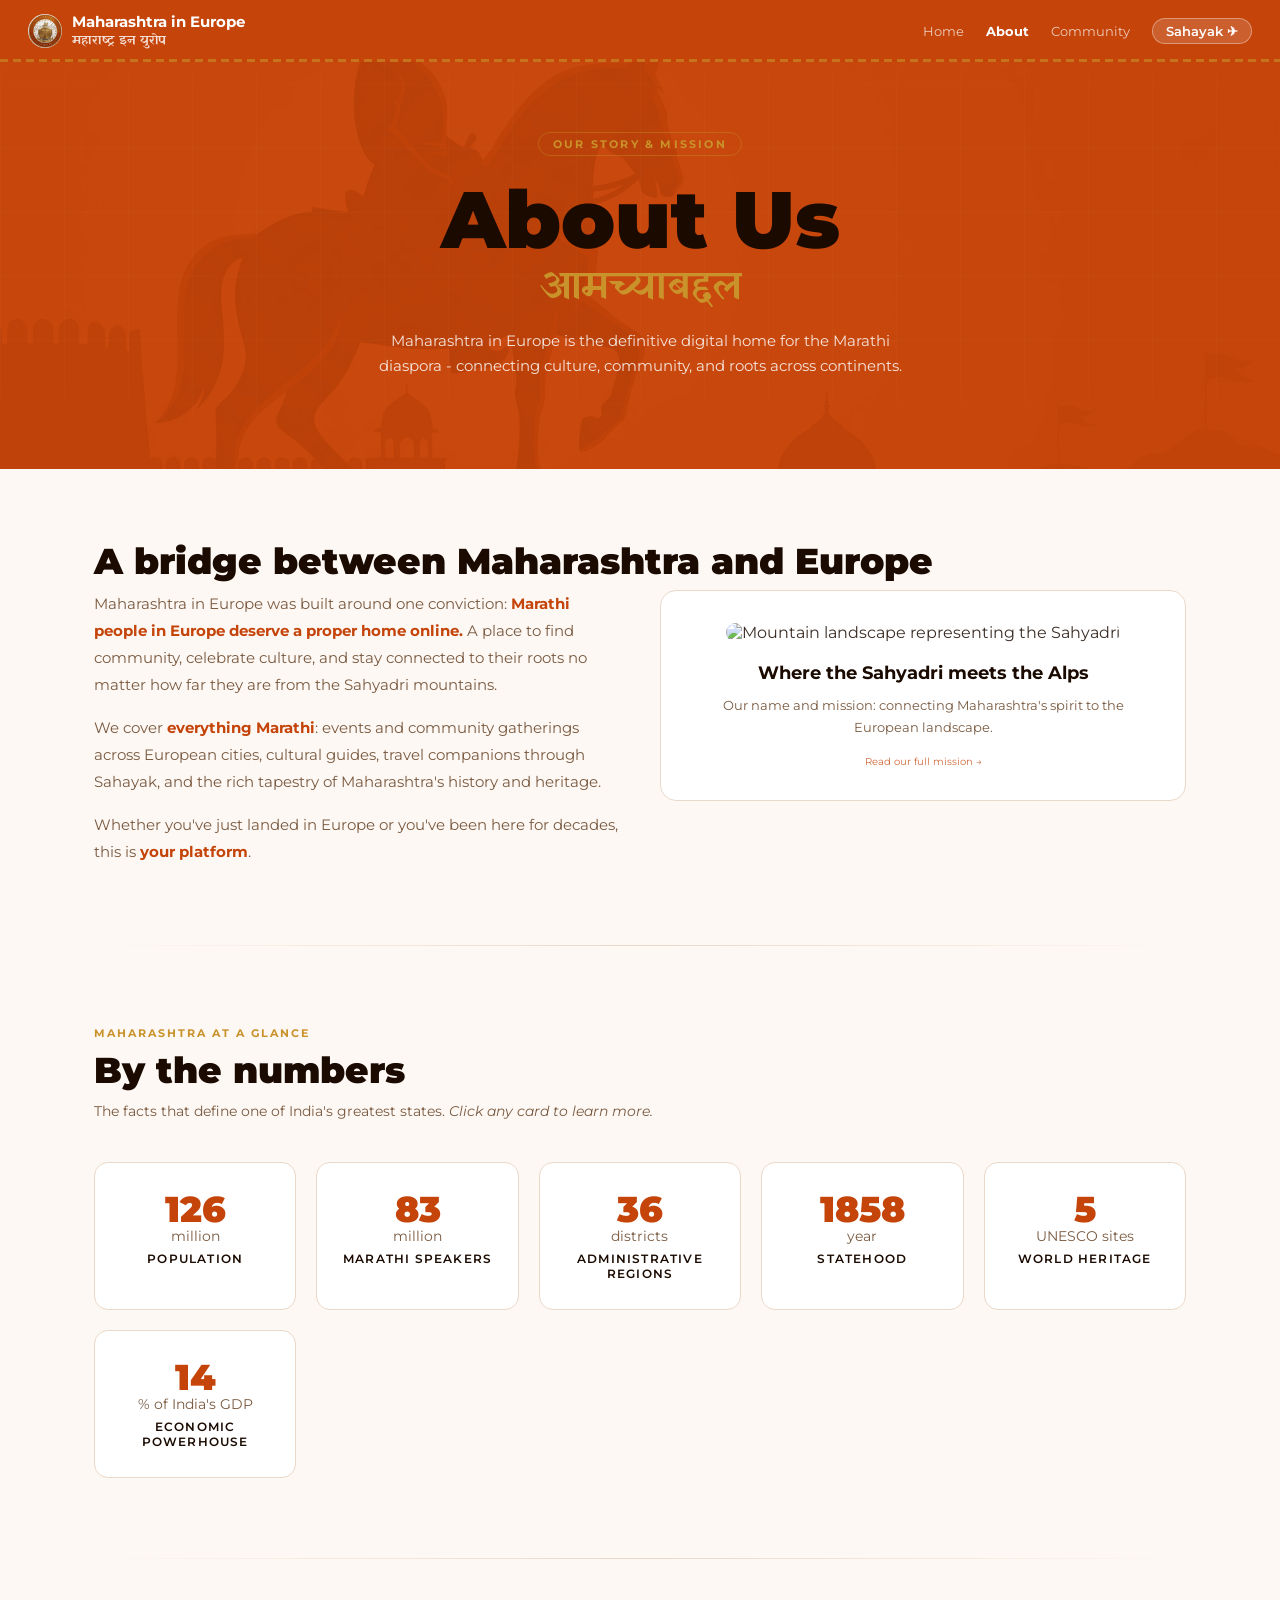
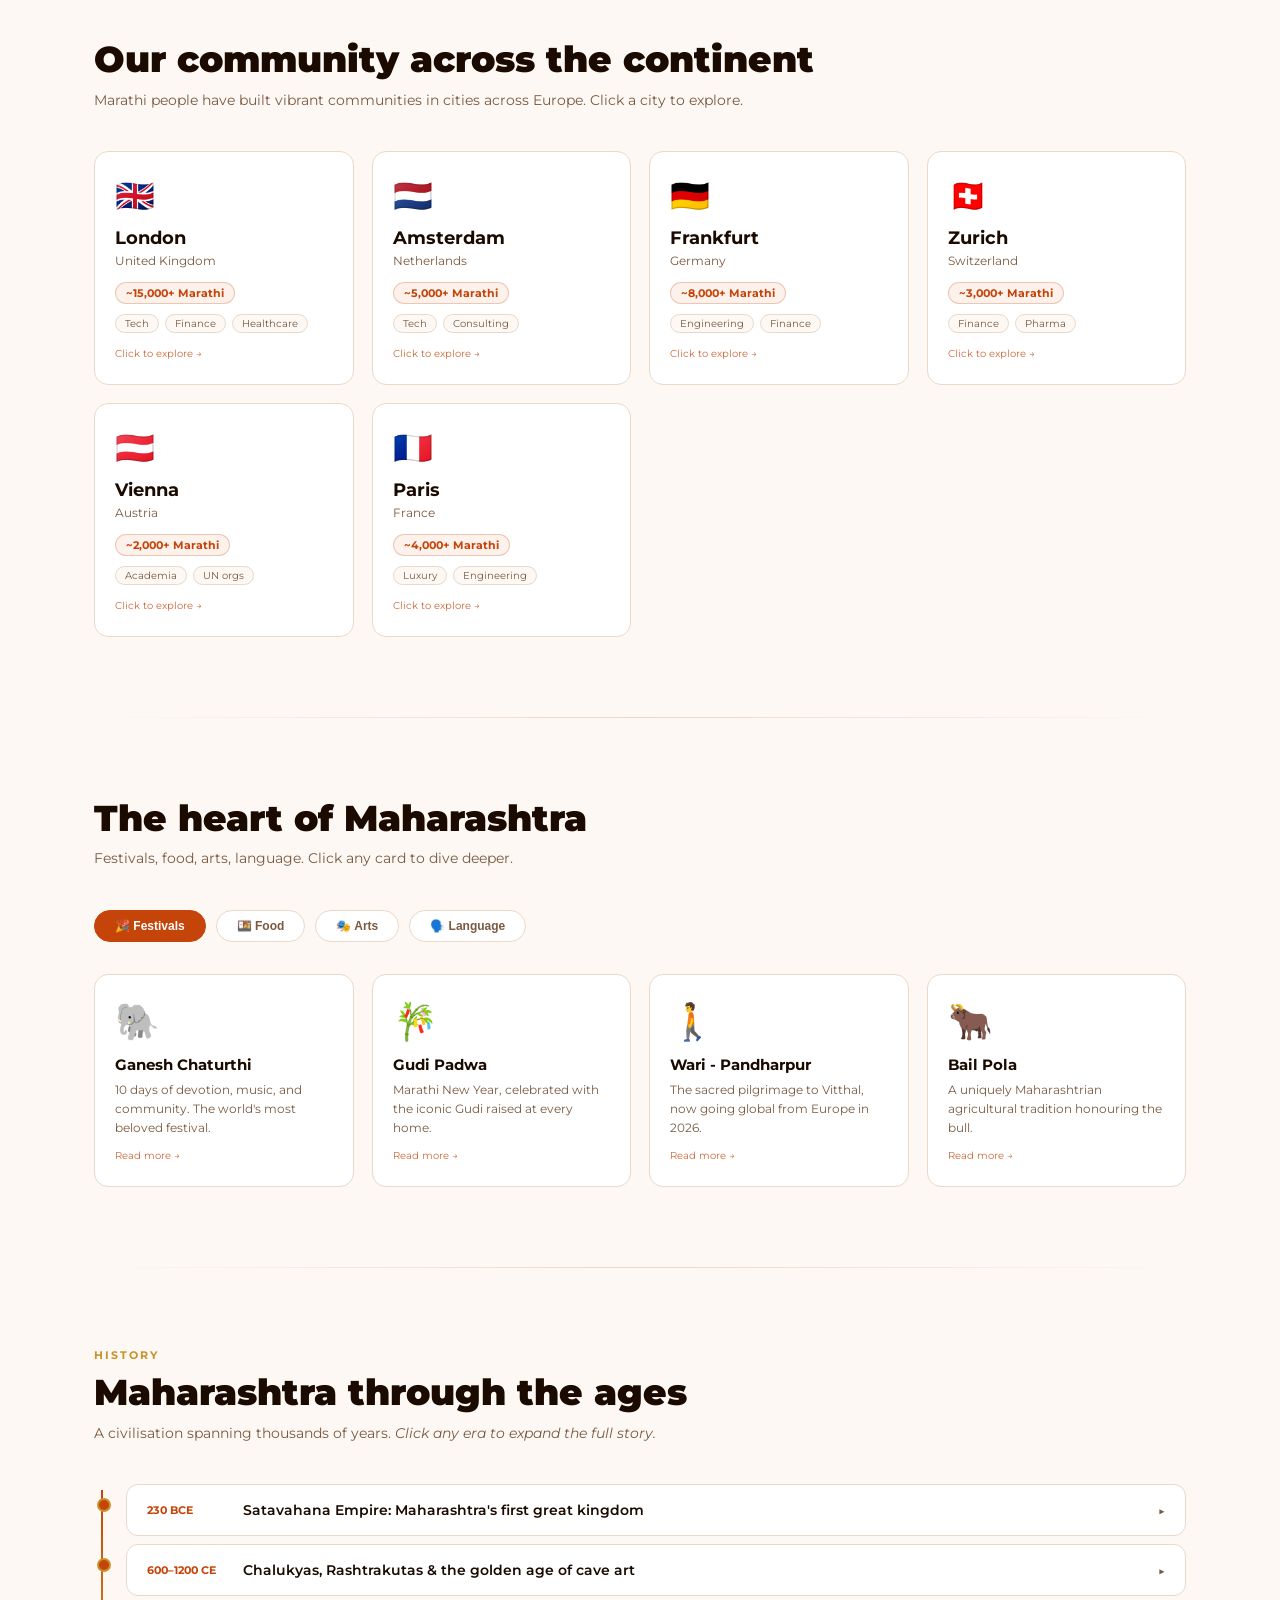
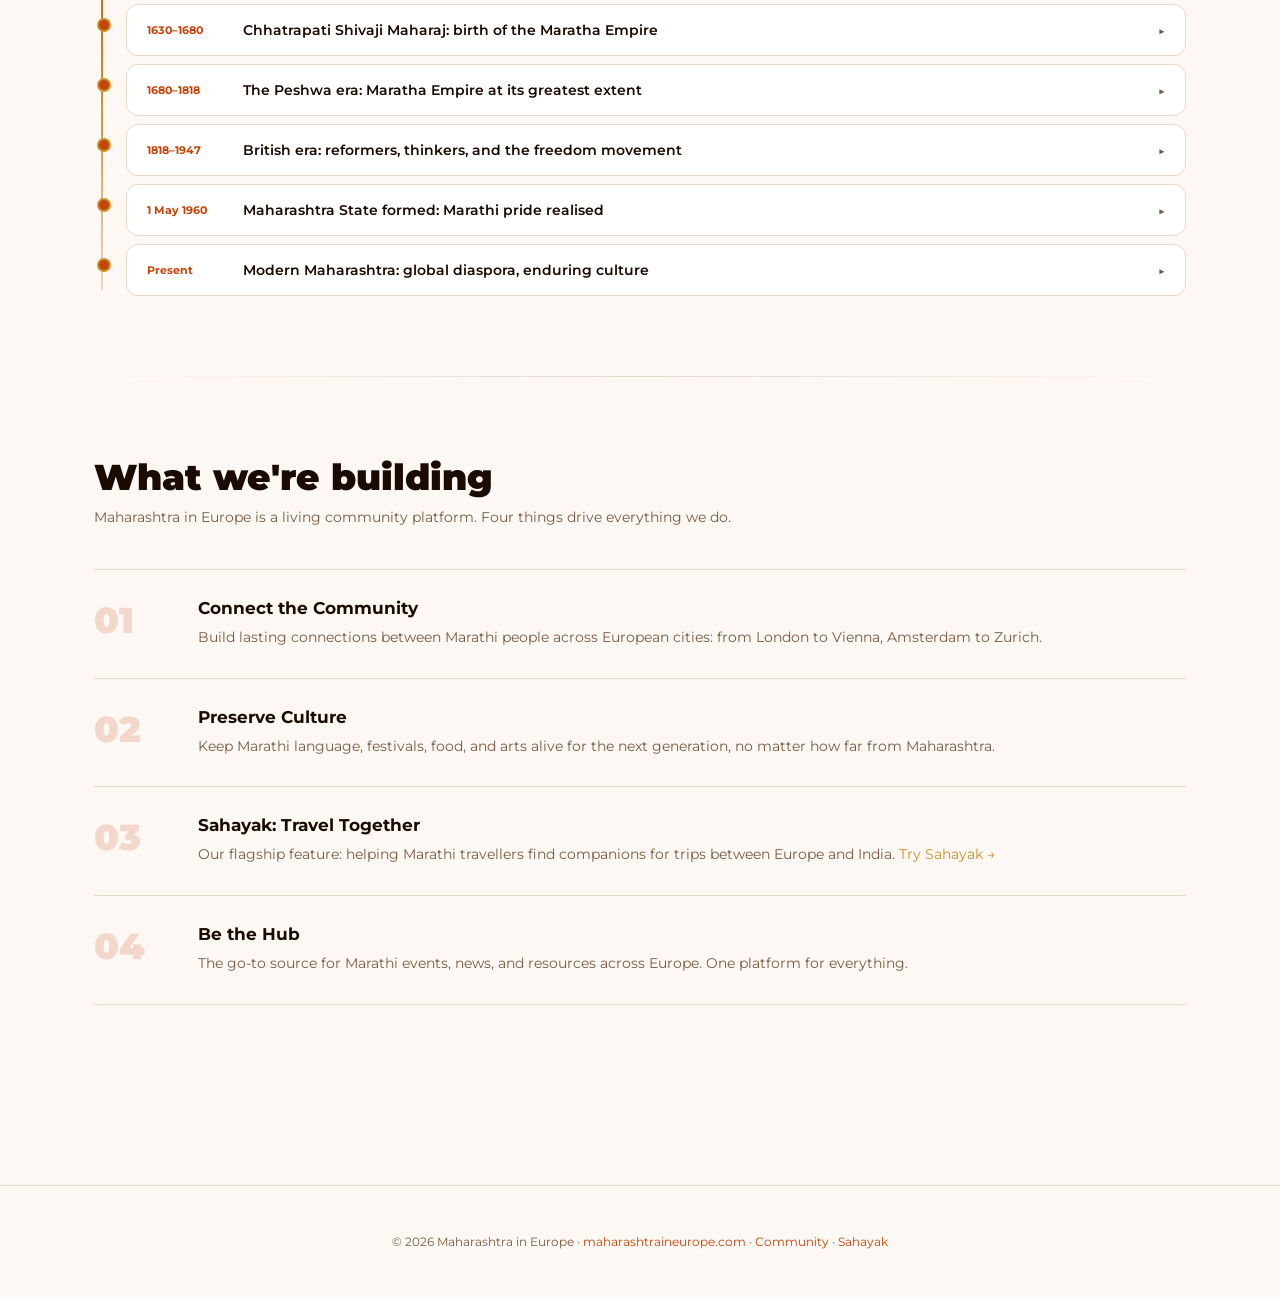
==== about/index.html @ 9afcb7d5 "warm theme" ====
<!DOCTYPE html>
<html lang="en">
<head>
  <meta charset="UTF-8">
  <meta name="viewport" content="width=device-width, initial-scale=1.0">
  <title>About | Maharashtra in Europe</title>
  <meta name="description" content="Learn about Maharashtra - its history, culture, language, and the vibrant Marathi diaspora across Europe. Maharashtra in Europe is the definitive hub for Marathi expats." />

  <meta property="og:type"        content="website" />
  <meta property="og:url"         content="https://maharashtraineurope.com/about" />
  <meta property="og:title"       content="About Maharashtra in Europe" />
  <meta property="og:description" content="History, culture, diaspora, and more - everything about Maharashtra and the Marathi community in Europe." />
  <meta property="og:image"       content="https://maharashtraineurope.com/assets/og-image.jpg" />

  <link rel="icon" href="/favicon.ico" sizes="any">
  <link rel="icon" type="image/png" sizes="192x192" href="/assets/icon-192.png">
  <link rel="apple-touch-icon" href="/assets/apple-touch-icon.png">
  <link rel="preconnect" href="https://fonts.googleapis.com">
  <link rel="preconnect" href="https://fonts.gstatic.com" crossorigin>
  <link href="https://fonts.googleapis.com/css2?family=Montserrat:wght@400;600;700;900&family=Yatra+One&display=swap" rel="stylesheet">

  <script type="application/ld+json">
  {
    "@context": "https://schema.org",
    "@type": "AboutPage",
    "url": "https://maharashtraineurope.com/about",
    "name": "About Maharashtra in Europe",
    "description": "History, culture, diaspora and mission of Maharashtra in Europe - the hub for Marathi expats.",
    "publisher": {
      "@type": "Organization",
      "name": "Maharashtra in Europe",
      "url": "https://maharashtraineurope.com"
    }
  }
  </script>

  <style>
    *, *::before, *::after { box-sizing: border-box; margin: 0; padding: 0; }

    :root {
      --saffron:       #C4440A;
      --saffron-hover: #A33708;
      --saffron-light: #FDF1EB;
      --gold:          #C9922A;
      --gold-light:    #FAF3E0;
      --off-white:     #FDF8F4;
      --text:          #1A0A00;
      --text-muted:    #7A5A40;
      --border:        #EAD8C8;
    }

    body, html {
      min-height: 100%;
      font-family: 'Montserrat', sans-serif;
      color: var(--text);
      background: var(--off-white);
    }

    /* ── Navbar ── */
    .navbar {
      position: fixed;
      top: 0; left: 0; right: 0;
      z-index: 100;
      background: var(--saffron);
      padding: 13px 28px;
      display: flex;
      align-items: center;
      justify-content: space-between;
    }
    .navbar::after {
      content: '';
      position: absolute;
      bottom: 0; left: 0; right: 0; height: 3px;
      background: repeating-linear-gradient(90deg, var(--gold) 0, var(--gold) 8px, transparent 8px, transparent 13px);
      opacity: 0.6;
    }
    .navbar-brand {
      display: flex; align-items: center; gap: 10px;
      color: #fff; font-size: 15px; font-weight: 700; line-height: 1.25; text-decoration: none;
    }
    .navbar-logo { width: 34px; height: 34px; object-fit: contain; border-radius: 50%; flex-shrink: 0; }
    .navbar-brand-text { display: block; }
    .navbar-brand-sub { display: block; font-family: 'Yatra One', cursive; font-size: 13px; font-weight: 400; opacity: 0.82; margin-top: 1px; }
    .navbar-links { display: flex; gap: 22px; align-items: center; }
    .navbar-links a { color: rgba(255,255,255,0.72); font-size: 13px; font-weight: 400; text-decoration: none; transition: color .25s; }
    .navbar-links a:hover { color: #fff; }
    .navbar-links a.active { color: #fff; font-weight: 700; }
    .navbar-links a.nav-sahayak {
      background: rgba(255,255,255,0.15); border: 0.5px solid rgba(255,255,255,0.35);
      padding: 4px 13px; border-radius: 99px; color: #fff; font-weight: 600;
      transition: background-color .25s, border-color .25s;
    }
    .navbar-links a.nav-sahayak:hover { background: rgba(255,255,255,0.25); border-color: rgba(255,255,255,0.5); }
    .hamburger { display: none; flex-direction: column; gap: 5px; cursor: pointer; padding: 4px; background: none; border: none; }
    .hamburger span { display: block; width: 22px; height: 2px; background: #fff; border-radius: 2px; transform-origin: center; transition: transform .28s cubic-bezier(.16,1,.3,1), opacity .2s; }
    .hamburger.is-open span:nth-child(1) { transform: rotate(45deg) translate(5px, 5px); }
    .hamburger.is-open span:nth-child(2) { opacity: 0; transform: scaleX(0); }
    .hamburger.is-open span:nth-child(3) { transform: rotate(-45deg) translate(5px, -5px); }
    .mobile-menu { display: flex; flex-direction: column; gap: 0; background: var(--saffron); border-top: 0.5px solid rgba(255,255,255,0.2); max-height: 0; overflow: hidden; transition: max-height .35s cubic-bezier(.16,1,.3,1); }
    .mobile-menu a { padding: 13px 28px; color: rgba(255,255,255,0.85); font-size: 14px; text-decoration: none; border-bottom: 0.5px solid rgba(255,255,255,0.1); transition: background .15s; }
    .mobile-menu a:hover { background: rgba(255,255,255,0.1); }
    .mobile-menu a.active { color: #fff; font-weight: 700; }
    .mobile-menu.open { max-height: 320px; }

    @media (max-width: 700px) {
      .navbar-links { display: none; }
      .hamburger { display: flex; }
    }

    /* ── Hero ── */
    .about-hero {
      position: relative;
      min-height: 52vh;
      padding-top: 60px;
      display: flex; align-items: center; justify-content: center; text-align: center;
      background: var(--saffron);
      overflow: hidden;
    }
    .about-hero::before {
      content: "";
      position: absolute; inset: 0;
      background-image: url('/assets/maharaj-silhouette.png.jpg');
      background-size: cover; background-position: center;
      opacity: 0.07; mix-blend-mode: luminosity; z-index: 0;
    }
    .grid-overlay {
      position: absolute; inset: 0; z-index: 1;
      background-image:
        repeating-linear-gradient(0deg, rgba(255,255,255,0.04) 0 1px, transparent 1px 64px),
        repeating-linear-gradient(90deg, rgba(255,255,255,0.04) 0 1px, transparent 1px 64px);
      -webkit-mask-image: linear-gradient(180deg, transparent, rgba(0,0,0,0.6) 20%, rgba(0,0,0,0.6) 80%, transparent);
              mask-image: linear-gradient(180deg, transparent, rgba(0,0,0,0.6) 20%, rgba(0,0,0,0.6) 80%, transparent);
      pointer-events: none;
    }
    .hero-content { position: relative; z-index: 2; padding: 60px 24px 80px; }
    .hero-eyebrow {
      display: inline-block;
      font-size: 11px; font-weight: 700; letter-spacing: 0.2em; text-transform: uppercase;
      color: var(--gold); border: 1px solid rgba(201,146,42,0.4); padding: 4px 14px; border-radius: 99px;
      margin-bottom: 24px;
      opacity: 0; transform: translateY(16px);
      animation: fadeUp .6s .1s forwards;
    }
    .hero-title {
      font-size: clamp(36px, 7vw, 80px); font-weight: 900; line-height: 1;
      opacity: 0; transform: translateY(20px);
      animation: fadeUp .7s .25s forwards;
    }
    .hero-title .dev { display: block; font-family: 'Yatra One', cursive; font-weight: 400; font-size: 0.5em; color: var(--gold); margin-top: 8px; }
    .hero-sub {
      max-width: 560px; margin: 20px auto 0;
      font-size: 15px; line-height: 1.7; color: rgba(255,255,255,0.85);
      opacity: 0; transform: translateY(16px);
      animation: fadeUp .7s .4s forwards;
    }
    @keyframes fadeUp { to { opacity: 1; transform: translateY(0); } }

    /* ── Page layout ── */
    .page-body { max-width: 1140px; margin: 0 auto; padding: 0 24px 100px; }

    /* ── Section headers ── */
    .section-label {
      font-size: 11px; font-weight: 700; letter-spacing: 0.18em; text-transform: uppercase;
      color: var(--gold); margin-bottom: 10px;
    }
    .section-title {
      font-size: clamp(22px, 4vw, 36px); font-weight: 900; line-height: 1.15; margin-bottom: 8px;
    }
    .section-sub { font-size: 14px; color: var(--text-muted); line-height: 1.6; margin-bottom: 40px; }

    /* ── Scroll reveal ── */
    .reveal { opacity: 0; transform: translateY(32px); transition: opacity .65s cubic-bezier(.16,1,.3,1), transform .65s cubic-bezier(.16,1,.3,1); }
    .reveal.visible { opacity: 1; transform: translateY(0); }
    .reveal-delay-1 { transition-delay: .1s; }
    .reveal-delay-2 { transition-delay: .2s; }
    .reveal-delay-3 { transition-delay: .3s; }
    .reveal-delay-4 { transition-delay: .4s; }

    /* ── SECTION: Who We Are ── */
    .who-section { padding: 72px 0 0; }
    .who-grid { display: grid; grid-template-columns: 1fr 1fr; gap: 40px; align-items: start; }
    .who-text p { font-size: 15px; line-height: 1.8; color: var(--text-muted); margin-bottom: 16px; }
    .who-text p:last-child { margin-bottom: 0; }
    .who-text strong { color: var(--saffron); }
    .who-card {
      background: #fff;
      border: 1px solid var(--border); border-radius: 16px;
      padding: 32px; text-align: center;
    }
    .who-card-icon { font-size: 48px; margin-bottom: 16px; }
    .who-card h3 { font-size: 18px; font-weight: 700; margin-bottom: 10px; color: var(--text); }
    .who-card p { font-size: 13px; line-height: 1.7; color: var(--text-muted); }

    @media (max-width: 700px) { .who-grid { grid-template-columns: 1fr; } }

    /* ── SECTION: Stats ── */
    .stats-section { padding: 80px 0 0; }
    .stats-grid { display: grid; grid-template-columns: repeat(auto-fit, minmax(180px, 1fr)); gap: 20px; }
    .stat-card {
      background: #fff; border: 1px solid var(--border);
      border-radius: 14px; padding: 28px 20px; text-align: center;
      cursor: pointer; transition: background .25s, border-color .25s, transform .25s;
      position: relative; overflow: hidden;
    }
    .stat-card::before {
      content: ''; position: absolute; inset: 0;
      background: var(--saffron-light);
      opacity: 0; transition: opacity .3s;
    }
    .stat-card:hover { border-color: var(--saffron); transform: translateY(-4px); }
    .stat-card:hover::before { opacity: 1; }
    .stat-num { font-size: 36px; font-weight: 900; color: var(--saffron); line-height: 1; }
    .stat-unit { font-size: 14px; color: var(--text-muted); margin-bottom: 6px; }
    .stat-label { font-size: 12px; font-weight: 600; text-transform: uppercase; letter-spacing: 0.1em; color: var(--text); }
    .stat-hint { font-size: 10px; color: var(--gold); margin-top: 10px; }
    .stat-hint::before { content: 'Click for details'; }

    /* ── SECTION: Diaspora in Europe ── */
    .diaspora-section { padding: 80px 0 0; }
    .diaspora-grid { display: grid; grid-template-columns: repeat(auto-fit, minmax(220px, 1fr)); gap: 18px; }
    .diaspora-card {
      background: #fff; border: 1px solid var(--border);
      border-radius: 14px; padding: 24px 20px;
      cursor: pointer; transition: background .25s, border-color .25s, transform .25s;
      position: relative;
    }
    .diaspora-card:hover { border-color: var(--saffron); transform: translateY(-4px); background: var(--saffron-light); }
    .diaspora-flag { font-size: 32px; margin-bottom: 12px; }
    .diaspora-city { font-size: 18px; font-weight: 700; margin-bottom: 4px; color: var(--text); }
    .diaspora-country { font-size: 12px; color: var(--text-muted); margin-bottom: 14px; }
    .diaspora-pop { display: inline-block; font-size: 11px; font-weight: 700; color: var(--saffron); background: var(--saffron-light); border: 1px solid rgba(196,68,10,0.25); padding: 3px 10px; border-radius: 99px; margin-bottom: 10px; }
    .diaspora-tags { display: flex; flex-wrap: wrap; gap: 6px; }
    .diaspora-tag { font-size: 10px; color: var(--text-muted); background: var(--off-white); border-radius: 99px; padding: 2px 9px; border: 1px solid var(--border); }
    .diaspora-read { font-size: 10px; color: var(--saffron); margin-top: 14px; opacity: 0.8; }

    /* ── SECTION: Culture ── */
    .culture-section { padding: 80px 0 0; }
    .culture-tabs { display: flex; gap: 10px; margin-bottom: 32px; flex-wrap: wrap; }
    .culture-tab {
      font-size: 12px; font-weight: 600; padding: 8px 20px; border-radius: 99px;
      cursor: pointer; border: 1px solid var(--border); background: #fff; color: var(--text-muted);
      transition: all .2s;
    }
    .culture-tab.active, .culture-tab:hover { background: var(--saffron); border-color: var(--saffron); color: #fff; }
    .culture-panel { display: none; }
    .culture-panel.active { display: grid; grid-template-columns: repeat(auto-fit, minmax(200px, 1fr)); gap: 18px; }
    .culture-card {
      background: #fff; border: 1px solid var(--border);
      border-radius: 14px; padding: 24px 20px;
      cursor: pointer; transition: border-color .25s, transform .25s, background .25s;
    }
    .culture-card:hover { border-color: var(--saffron); transform: translateY(-4px); background: var(--saffron-light); }
    .culture-icon { font-size: 36px; margin-bottom: 12px; }
    .culture-name { font-size: 15px; font-weight: 700; margin-bottom: 6px; color: var(--text); }
    .culture-sub { font-size: 12px; color: var(--text-muted); line-height: 1.6; }
    .culture-read { font-size: 10px; color: var(--saffron); margin-top: 12px; opacity: 0.8; }

    /* ── SECTION: History Timeline ── */
    .history-section { padding: 80px 0 0; }
    .timeline { position: relative; padding-left: 32px; }
    .timeline::before { content: ''; position: absolute; left: 7px; top: 6px; bottom: 6px; width: 2px; background: linear-gradient(to bottom, var(--saffron), var(--gold), var(--border)); }
    .timeline-item {
      position: relative; margin-bottom: 8px;
      cursor: pointer;
    }
    .timeline-dot {
      position: absolute; left: -29px; top: 14px;
      width: 14px; height: 14px; border-radius: 50%;
      background: var(--saffron); border: 2px solid var(--gold);
      transition: transform .2s, background .2s;
    }
    .timeline-item:hover .timeline-dot { transform: scale(1.3); background: var(--gold); }
    .timeline-header {
      background: #fff; border: 1px solid var(--border);
      border-radius: 12px; padding: 16px 20px;
      display: flex; align-items: center; gap: 16px;
      transition: border-color .25s, background .25s;
    }
    .timeline-item:hover .timeline-header { border-color: var(--saffron); background: var(--saffron-light); }
    .timeline-year { font-size: 11px; font-weight: 700; color: var(--saffron); white-space: nowrap; min-width: 80px; }
    .timeline-title { font-size: 14px; font-weight: 600; color: var(--text); }
    .timeline-arrow { margin-left: auto; font-size: 12px; color: var(--text-muted); transition: transform .2s; }
    .timeline-item.open .timeline-arrow { transform: rotate(90deg); }
    .timeline-body {
      max-height: 0; overflow: hidden;
      transition: max-height .4s cubic-bezier(.16,1,.3,1);
      padding: 0 20px 0 20px;
    }
    .timeline-item.open .timeline-body { max-height: 400px; }
    .timeline-body-inner { padding: 14px 0 20px; border-top: 1px solid var(--border); margin-top: 2px; }
    .timeline-body p { font-size: 13px; line-height: 1.8; color: var(--text-muted); }
    .timeline-body ul { margin-top: 10px; padding-left: 18px; }
    .timeline-body ul li { font-size: 13px; line-height: 1.7; color: var(--text-muted); margin-bottom: 4px; }

    /* ── SECTION: Mission ── */
    .mission-section { padding: 80px 0 0; }
    .mission-list { display: flex; flex-direction: column; gap: 0; }
    .mission-row {
      display: grid; grid-template-columns: 80px 1fr;
      gap: 24px; align-items: start;
      padding: 28px 0; border-top: 1px solid var(--border);
      transition: background .2s;
    }
    .mission-row:last-child { border-bottom: 1px solid var(--border); }
    .mission-num {
      font-size: 36px; font-weight: 900; color: rgba(196,68,10,0.18);
      line-height: 1; padding-top: 4px;
      transition: color .25s;
    }
    .mission-row:hover .mission-num { color: var(--saffron); }
    .mission-title { font-size: 17px; font-weight: 700; margin-bottom: 8px; color: var(--text); }
    .mission-text { font-size: 14px; line-height: 1.7; color: var(--text-muted); }
    @media (max-width: 600px) {
      .mission-row { grid-template-columns: 48px 1fr; gap: 16px; }
      .mission-num { font-size: 22px; }
    }

    /* ── Modal ── */
    .modal-overlay {
      position: fixed; inset: 0; z-index: 200;
      background: rgba(0,0,0,0.75); backdrop-filter: blur(6px);
      display: flex; align-items: center; justify-content: center; padding: 24px;
      opacity: 0; pointer-events: none; transition: opacity .3s;
    }
    .modal-overlay.open { opacity: 1; pointer-events: all; }
    .modal {
      background: #fff;
      border: 1px solid var(--border); border-radius: 20px;
      max-width: 640px; width: 100%; max-height: 85vh; overflow-y: auto;
      padding: 40px 36px; position: relative;
      transform: translateY(24px) scale(0.97); transition: transform .3s cubic-bezier(.16,1,.3,1);
    }
    .modal-overlay.open .modal { transform: translateY(0) scale(1); }
    .modal-close {
      position: absolute; top: 16px; right: 16px;
      background: var(--off-white); border: 1px solid var(--border); color: var(--text);
      width: 32px; height: 32px; border-radius: 50%; font-size: 18px; cursor: pointer; line-height: 1;
      transition: background .2s;
    }
    .modal-close:hover { background: var(--border); }
    .modal-icon { font-size: 48px; margin-bottom: 16px; }
    .modal-eyebrow { font-size: 10px; font-weight: 700; letter-spacing: 0.15em; text-transform: uppercase; color: var(--saffron); margin-bottom: 8px; }
    .modal-title { font-size: 24px; font-weight: 900; margin-bottom: 6px; color: var(--text); }
    .modal-subtitle { font-size: 13px; color: var(--text-muted); margin-bottom: 24px; }
    .modal-divider { height: 1px; background: var(--border); margin-bottom: 24px; }
    .modal-body { font-size: 14px; line-height: 1.8; color: var(--text-muted); }
    .modal-body p { margin-bottom: 14px; }
    .modal-body p:last-child { margin-bottom: 0; }
    .modal-body h4 { font-size: 12px; font-weight: 700; text-transform: uppercase; letter-spacing: 0.1em; color: var(--saffron); margin-bottom: 8px; margin-top: 20px; }
    .modal-body ul { padding-left: 18px; margin-bottom: 14px; }
    .modal-body ul li { margin-bottom: 6px; line-height: 1.7; }
    .modal-body .highlight { color: var(--saffron); font-weight: 700; }

    @media (max-width: 700px) {
      .modal { padding: 28px 20px; }
      .modal-title { font-size: 20px; }
    }

    /* ── Divider ── */
    .section-divider { height: 1px; background: linear-gradient(to right, transparent, var(--border), transparent); margin: 80px 0 0; }

    /* ── Footer ── */
    .footer { text-align: center; padding: 48px 24px; border-top: 1px solid var(--border); margin-top: 80px; }
    .footer p { font-size: 12px; color: var(--text-muted); }
    .footer a { color: var(--saffron); text-decoration: none; }
  </style>
</head>
<body>

<!-- ── Navbar ── -->
<nav class="navbar">
  <a href="/" class="navbar-brand">
    <img src="/assets/logo.png" alt="Maharashtra in Europe logo" class="navbar-logo">
    <span>
      <span class="navbar-brand-text">Maharashtra in Europe</span>
      <span class="navbar-brand-sub">महाराष्ट्र इन युरोप</span>
    </span>
  </a>
  <div class="navbar-links">
    <a href="/">Home</a>
    <a href="/about" class="active">About</a>
    <a href="/community">Community</a>
    <a href="/sahayak" class="nav-sahayak">Sahayak ✈</a>
  </div>
  <button class="hamburger" onclick="toggleMenu()" aria-label="Open menu">
    <span></span><span></span><span></span>
  </button>
</nav>
<div class="mobile-menu" id="mobileMenu">
  <a href="/">Home</a>
  <a href="/about" class="active">About</a>
  <a href="/community">Community</a>
</div>

<!-- ── Hero ── -->
<header class="about-hero">
  <div class="grid-overlay"></div>
  <div class="hero-content">
    <div class="hero-eyebrow">Our Story &amp; Mission</div>
    <h1 class="hero-title">
      About Us
      <span class="dev">आमच्याबद्दल</span>
    </h1>
    <p class="hero-sub">Maharashtra in Europe is the definitive digital home for the Marathi diaspora - connecting culture, community, and roots across continents.</p>
  </div>
</header>

<!-- ── Page body ── -->
<div class="page-body">

  <!-- WHO WE ARE -->
  <section class="who-section">
    <div class="reveal reveal-delay-1"><h2 class="section-title">A bridge between Maharashtra and Europe</h2></div>
    <div class="who-grid">
      <div class="who-text reveal reveal-delay-1">
        <p>Maharashtra in Europe was built around one conviction: <strong>Marathi people in Europe deserve a proper home online.</strong> A place to find community, celebrate culture, and stay connected to their roots no matter how far they are from the Sahyadri mountains.</p>
        <p>We cover <strong>everything Marathi</strong>: events and community gatherings across European cities, cultural guides, travel companions through Sahayak, and the rich tapestry of Maharashtra's history and heritage.</p>
        <p>Whether you've just landed in Europe or you've been here for decades, this is <strong>your platform</strong>.</p>
      </div>
      <div class="reveal reveal-delay-2">
        <div class="who-card" onclick="openModal('mission-overview')">
          <img src="https://picsum.photos/seed/maharashtra-sahyadri-mountains/600/340" alt="Mountain landscape representing the Sahyadri" style="width:100%;border-radius:10px;margin-bottom:20px;object-fit:cover;height:180px;opacity:0.85;">
          <h3>Where the Sahyadri meets the Alps</h3>
          <p>Our name and mission: connecting Maharashtra's spirit to the European landscape.</p>
          <div class="diaspora-read" style="margin-top:16px">Read our full mission →</div>
        </div>
      </div>
    </div>
  </section>

  <div class="section-divider"></div>

  <!-- MAHARASHTRA AT A GLANCE -->
  <section class="stats-section">
    <div class="reveal"><div class="section-label">Maharashtra at a Glance</div></div>
    <div class="reveal reveal-delay-1"><h2 class="section-title">By the numbers</h2></div>
    <div class="reveal reveal-delay-2"><p class="section-sub">The facts that define one of India's greatest states. <em>Click any card to learn more.</em></p></div>
    <div class="stats-grid">
      <div class="stat-card reveal reveal-delay-1" onclick="openModal('stat-population')">
        <div class="stat-num" data-target="126">0</div>
        <div class="stat-unit">million</div>
        <div class="stat-label">Population</div>
      </div>
      <div class="stat-card reveal reveal-delay-2" onclick="openModal('stat-speakers')">
        <div class="stat-num" data-target="83">0</div>
        <div class="stat-unit">million</div>
        <div class="stat-label">Marathi Speakers</div>
      </div>
      <div class="stat-card reveal reveal-delay-3" onclick="openModal('stat-districts')">
        <div class="stat-num" data-target="36">0</div>
        <div class="stat-unit">districts</div>
        <div class="stat-label">Administrative Regions</div>
      </div>
      <div class="stat-card reveal reveal-delay-4" onclick="openModal('stat-statehood')">
        <div class="stat-num" data-target="1960">0</div>
        <div class="stat-unit">year</div>
        <div class="stat-label">Statehood</div>
      </div>
      <div class="stat-card reveal reveal-delay-1" onclick="openModal('stat-heritage')">
        <div class="stat-num" data-target="5">0</div>
        <div class="stat-unit">UNESCO sites</div>
        <div class="stat-label">World Heritage</div>
      </div>
      <div class="stat-card reveal reveal-delay-2" onclick="openModal('stat-gdp')">
        <div class="stat-num" data-target="14">0</div>
        <div class="stat-unit">% of India's GDP</div>
        <div class="stat-label">Economic Powerhouse</div>
      </div>
    </div>
  </section>

  <div class="section-divider"></div>

  <!-- MARATHI IN EUROPE -->
  <section class="diaspora-section">
    <div class="reveal reveal-delay-1"><h2 class="section-title">Our community across the continent</h2></div>
    <div class="reveal reveal-delay-2"><p class="section-sub">Marathi people have built vibrant communities in cities across Europe. Click a city to explore.</p></div>
    <div class="diaspora-grid">
      <div class="diaspora-card reveal reveal-delay-1" onclick="openModal('city-london')">
        <div class="diaspora-flag">🇬🇧</div>
        <div class="diaspora-city">London</div>
        <div class="diaspora-country">United Kingdom</div>
        <div class="diaspora-pop">~15,000+ Marathi</div>
        <div class="diaspora-tags"><span class="diaspora-tag">Tech</span><span class="diaspora-tag">Finance</span><span class="diaspora-tag">Healthcare</span></div>
        <div class="diaspora-read">Click to explore →</div>
      </div>
      <div class="diaspora-card reveal reveal-delay-2" onclick="openModal('city-amsterdam')">
        <div class="diaspora-flag">🇳🇱</div>
        <div class="diaspora-city">Amsterdam</div>
        <div class="diaspora-country">Netherlands</div>
        <div class="diaspora-pop">~5,000+ Marathi</div>
        <div class="diaspora-tags"><span class="diaspora-tag">Tech</span><span class="diaspora-tag">Consulting</span></div>
        <div class="diaspora-read">Click to explore →</div>
      </div>
      <div class="diaspora-card reveal reveal-delay-3" onclick="openModal('city-frankfurt')">
        <div class="diaspora-flag">🇩🇪</div>
        <div class="diaspora-city">Frankfurt</div>
        <div class="diaspora-country">Germany</div>
        <div class="diaspora-pop">~8,000+ Marathi</div>
        <div class="diaspora-tags"><span class="diaspora-tag">Engineering</span><span class="diaspora-tag">Finance</span></div>
        <div class="diaspora-read">Click to explore →</div>
      </div>
      <div class="diaspora-card reveal reveal-delay-4" onclick="openModal('city-zurich')">
        <div class="diaspora-flag">🇨🇭</div>
        <div class="diaspora-city">Zurich</div>
        <div class="diaspora-country">Switzerland</div>
        <div class="diaspora-pop">~3,000+ Marathi</div>
        <div class="diaspora-tags"><span class="diaspora-tag">Finance</span><span class="diaspora-tag">Pharma</span></div>
        <div class="diaspora-read">Click to explore →</div>
      </div>
      <div class="diaspora-card reveal reveal-delay-1" onclick="openModal('city-vienna')">
        <div class="diaspora-flag">🇦🇹</div>
        <div class="diaspora-city">Vienna</div>
        <div class="diaspora-country">Austria</div>
        <div class="diaspora-pop">~2,000+ Marathi</div>
        <div class="diaspora-tags"><span class="diaspora-tag">Academia</span><span class="diaspora-tag">UN orgs</span></div>
        <div class="diaspora-read">Click to explore →</div>
      </div>
      <div class="diaspora-card reveal reveal-delay-2" onclick="openModal('city-paris')">
        <div class="diaspora-flag">🇫🇷</div>
        <div class="diaspora-city">Paris</div>
        <div class="diaspora-country">France</div>
        <div class="diaspora-pop">~4,000+ Marathi</div>
        <div class="diaspora-tags"><span class="diaspora-tag">Luxury</span><span class="diaspora-tag">Engineering</span></div>
        <div class="diaspora-read">Click to explore →</div>
      </div>
    </div>
  </section>

  <div class="section-divider"></div>

  <!-- CULTURE SHOWCASE -->
  <section class="culture-section">
    <div class="reveal reveal-delay-1"><h2 class="section-title">The heart of Maharashtra</h2></div>
    <div class="reveal reveal-delay-2"><p class="section-sub">Festivals, food, arts, language. Click any card to dive deeper.</p></div>

    <div class="culture-tabs reveal reveal-delay-3">
      <button class="culture-tab active" onclick="switchTab('festivals', this)">🎉 Festivals</button>
      <button class="culture-tab" onclick="switchTab('food', this)">🍱 Food</button>
      <button class="culture-tab" onclick="switchTab('arts', this)">🎭 Arts</button>
      <button class="culture-tab" onclick="switchTab('language', this)">🗣️ Language</button>
    </div>

    <!-- Festivals -->
    <div class="culture-panel active" id="panel-festivals">
      <div class="culture-card" onclick="openModal('fest-ganesh')">
        <div class="culture-icon">🐘</div>
        <div class="culture-name">Ganesh Chaturthi</div>
        <div class="culture-sub">10 days of devotion, music, and community. The world's most beloved festival.</div>
        <div class="culture-read">Read more →</div>
      </div>
      <div class="culture-card" onclick="openModal('fest-gudi')">
        <div class="culture-icon">🎋</div>
        <div class="culture-name">Gudi Padwa</div>
        <div class="culture-sub">Marathi New Year, celebrated with the iconic Gudi raised at every home.</div>
        <div class="culture-read">Read more →</div>
      </div>
      <div class="culture-card" onclick="openModal('fest-vari')">
        <div class="culture-icon">🚶</div>
        <div class="culture-name">Wari - Pandharpur</div>
        <div class="culture-sub">The sacred pilgrimage to Vitthal, now going global from Europe in 2026.</div>
        <div class="culture-read">Read more →</div>
      </div>
      <div class="culture-card" onclick="openModal('fest-pola')">
        <div class="culture-icon">🐂</div>
        <div class="culture-name">Bail Pola</div>
        <div class="culture-sub">A uniquely Maharashtrian agricultural tradition honouring the bull.</div>
        <div class="culture-read">Read more →</div>
      </div>
    </div>

    <!-- Food -->
    <div class="culture-panel" id="panel-food">
      <div class="culture-card" onclick="openModal('food-vadapav')">
        <div class="culture-icon">🍔</div>
        <div class="culture-name">Vada Pav</div>
        <div class="culture-sub">Mumbai's soul food: spiced potato fritter in a soft bun with chutneys.</div>
        <div class="culture-read">Read more →</div>
      </div>
      <div class="culture-card" onclick="openModal('food-puranpoli')">
        <div class="culture-icon">🫓</div>
        <div class="culture-name">Puran Poli</div>
        <div class="culture-sub">A sweet flatbread stuffed with jaggery and chana dal, loved across generations.</div>
        <div class="culture-read">Read more →</div>
      </div>
      <div class="culture-card" onclick="openModal('food-modak')">
        <div class="culture-icon">🍡</div>
        <div class="culture-name">Modak</div>
        <div class="culture-sub">Lord Ganesha's favourite: the steamed sweet dumpling central to Chaturthi.</div>
        <div class="culture-read">Read more →</div>
      </div>
      <div class="culture-card" onclick="openModal('food-misal')">
        <div class="culture-icon">🥣</div>
        <div class="culture-name">Misal Pav</div>
        <div class="culture-sub">Fiery sprouted lentil curry topped with farsan, a breakfast staple in Pune and Nashik.</div>
        <div class="culture-read">Read more →</div>
      </div>
    </div>

    <!-- Arts -->
    <div class="culture-panel" id="panel-arts">
      <div class="culture-card" onclick="openModal('art-lavani')">
        <div class="culture-icon">💃</div>
        <div class="culture-name">Lavani</div>
        <div class="culture-sub">Energetic folk dance-drama performed with dholki rhythm, expressing emotion and satire.</div>
        <div class="culture-read">Read more →</div>
      </div>
      <div class="culture-card" onclick="openModal('art-warli')">
        <div class="culture-icon">🎨</div>
        <div class="culture-name">Warli Painting</div>
        <div class="culture-sub">Ancient tribal art from North Maharashtra: geometric figures on white, globally recognised.</div>
        <div class="culture-read">Read more →</div>
      </div>
      <div class="culture-card" onclick="openModal('art-powada')">
        <div class="culture-icon">🎶</div>
        <div class="culture-name">Powada</div>
        <div class="culture-sub">Epic ballads celebrating Shivaji Maharaj and Maratha warriors, performed by Shahirs.</div>
        <div class="culture-read">Read more →</div>
      </div>
      <div class="culture-card" onclick="openModal('art-kirtan')">
        <div class="culture-icon">🪘</div>
        <div class="culture-name">Kirtan</div>
        <div class="culture-sub">Devotional performance combining narration, music, and philosophy of the Varkari saints.</div>
        <div class="culture-read">Read more →</div>
      </div>
    </div>

    <!-- Language -->
    <div class="culture-panel" id="panel-language">
      <div class="culture-card" onclick="openModal('lang-marathi')">
        <div class="culture-icon">🔤</div>
        <div class="culture-name">Marathi Language</div>
        <div class="culture-sub">Over 2,500 years old. The official language of Maharashtra, spoken by 83 million people.</div>
        <div class="culture-read">Read more →</div>
      </div>
      <div class="culture-card" onclick="openModal('lang-script')">
        <div class="culture-icon">📜</div>
        <div class="culture-name">Devanagari Script</div>
        <div class="culture-sub">The beautiful script of Marathi, also shared with Hindi and Sanskrit.</div>
        <div class="culture-read">Read more →</div>
      </div>
      <div class="culture-card" onclick="openModal('lang-phrases')">
        <div class="culture-icon">👋</div>
        <div class="culture-name">Common Phrases</div>
        <div class="culture-sub">Learn to say hello, thank you, and more in Marathi. Start your journey with the language.</div>
        <div class="culture-read">Read more →</div>
      </div>
      <div class="culture-card" onclick="openModal('lang-dialects')">
        <div class="culture-icon">🗺️</div>
        <div class="culture-name">Dialects</div>
        <div class="culture-sub">From Varhadi to Kolhapuri: rich regional variations across Maharashtra.</div>
        <div class="culture-read">Read more →</div>
      </div>
    </div>
  </section>

  <div class="section-divider"></div>

  <!-- HISTORY TIMELINE -->
  <section class="history-section">
    <div class="reveal"><div class="section-label">History</div></div>
    <div class="reveal reveal-delay-1"><h2 class="section-title">Maharashtra through the ages</h2></div>
    <div class="reveal reveal-delay-2"><p class="section-sub">A civilisation spanning thousands of years. <em>Click any era to expand the full story.</em></p></div>
    <div class="timeline reveal reveal-delay-3">

      <div class="timeline-item" onclick="toggleTimeline(this)">
        <div class="timeline-dot"></div>
        <div class="timeline-header">
          <div class="timeline-year">230 BCE</div>
          <div class="timeline-title">Satavahana Empire: Maharashtra's first great kingdom</div>
          <div class="timeline-arrow">▶</div>
        </div>
        <div class="timeline-body">
          <div class="timeline-body-inner">
            <p>The Satavahana dynasty (230 BCE – 220 CE) established one of the earliest and most powerful kingdoms in the Deccan. Based in Pratishthana (modern Paithan), they unified much of central India and were great patrons of art and trade.</p>
            <ul>
              <li>Controlled major trade routes between northern and southern India</li>
              <li>Built the earliest Buddhist cave complexes at Ajanta and Karla</li>
              <li>Their currency and administration influenced the entire Deccan region</li>
              <li>Prakrit language flourished under their patronage</li>
            </ul>
          </div>
        </div>
      </div>

      <div class="timeline-item" onclick="toggleTimeline(this)">
        <div class="timeline-dot"></div>
        <div class="timeline-header">
          <div class="timeline-year">600–1200 CE</div>
          <div class="timeline-title">Chalukyas, Rashtrakutas &amp; the golden age of cave art</div>
          <div class="timeline-arrow">▶</div>
        </div>
        <div class="timeline-body">
          <div class="timeline-body-inner">
            <p>Maharashtra witnessed successive waves of powerful dynasties who left an indelible mark on art, architecture, and literature. The Badami Chalukyas and Rashtrakutas built some of the most spectacular rock-cut temples in the world.</p>
            <ul>
              <li>Ellora Caves (UNESCO) - 34 monasteries and temples carved into rock between 600–1000 CE</li>
              <li>Ajanta Caves (UNESCO) - Buddhist murals considered the finest surviving examples of ancient Indian art</li>
              <li>Rashtrakuta king Dantidurga established dominion over much of India</li>
              <li>Kailasa Temple at Ellora - carved top-down from a single rock, an engineering marvel</li>
            </ul>
          </div>
        </div>
      </div>

      <div class="timeline-item" onclick="toggleTimeline(this)">
        <div class="timeline-dot"></div>
        <div class="timeline-header">
          <div class="timeline-year">1630–1680</div>
          <div class="timeline-title">Chhatrapati Shivaji Maharaj: birth of the Maratha Empire</div>
          <div class="timeline-arrow">▶</div>
        </div>
        <div class="timeline-body">
          <div class="timeline-body-inner">
            <p>Shivaji Maharaj is the defining figure of Maharashtrian identity. Born in 1630 at Shivneri fort, he founded the Maratha Empire and built a navy, a civil administration, and a military force that challenged the Mughal Empire at its peak.</p>
            <ul>
              <li>Captured his first fort - Torna - at just 16 years of age</li>
              <li>Created India's first modern navy to protect the Konkan coast</li>
              <li>Coronation at Raigad Fort in 1674 - established Hindavi Swarajya</li>
              <li>Known for his treatment of women with respect and protection of all faiths</li>
              <li>Guerrilla warfare tactics in the Sahyadri mountains remain studied in military history</li>
            </ul>
          </div>
        </div>
      </div>

      <div class="timeline-item" onclick="toggleTimeline(this)">
        <div class="timeline-dot"></div>
        <div class="timeline-header">
          <div class="timeline-year">1680–1818</div>
          <div class="timeline-title">The Peshwa era: Maratha Empire at its greatest extent</div>
          <div class="timeline-arrow">▶</div>
        </div>
        <div class="timeline-body">
          <div class="timeline-body-inner">
            <p>After Shivaji, the Peshwas (Prime Ministers) based in Pune expanded the Maratha Empire to cover nearly two-thirds of the Indian subcontinent. At its peak, the Maratha Confederacy was the dominant power in India.</p>
            <ul>
              <li>Peshwa Bajirao I (1720–1740) - widely regarded as the greatest cavalry general of his time, never lost a battle</li>
              <li>Maratha influence extended from Attock (Pakistan) to Thanjavur (Tamil Nadu)</li>
              <li>Third Battle of Panipat (1761) - a turning point that weakened the confederacy</li>
              <li>Pune became a major centre of art, literature, and governance</li>
            </ul>
          </div>
        </div>
      </div>

      <div class="timeline-item" onclick="toggleTimeline(this)">
        <div class="timeline-dot"></div>
        <div class="timeline-header">
          <div class="timeline-year">1818–1947</div>
          <div class="timeline-title">British era: reformers, thinkers, and the freedom movement</div>
          <div class="timeline-arrow">▶</div>
        </div>
        <div class="timeline-body">
          <div class="timeline-body-inner">
            <p>Under British rule, Maharashtra became a crucible of social reform and freedom struggle. Some of India's most influential thinkers and freedom fighters emerged from Marathi society.</p>
            <ul>
              <li>Jyotirao Phule (1827–1890) - championed education for women and lower castes, founded the first school for girls</li>
              <li>Lokmanya Bal Gangadhar Tilak - launched "Swaraj is my birthright" and popularised Ganesh Chaturthi as a public festival</li>
              <li>Dr. B.R. Ambedkar - from Mhow, Madhya Pradesh but deeply Maharashtrian - drafted India's Constitution</li>
              <li>Savitribai Phule - India's first female teacher and pioneering social reformer</li>
            </ul>
          </div>
        </div>
      </div>

      <div class="timeline-item" onclick="toggleTimeline(this)">
        <div class="timeline-dot"></div>
        <div class="timeline-header">
          <div class="timeline-year">1 May 1960</div>
          <div class="timeline-title">Maharashtra State formed: Marathi pride realised</div>
          <div class="timeline-arrow">▶</div>
        </div>
        <div class="timeline-body">
          <div class="timeline-body-inner">
            <p>After years of the Samyukta Maharashtra movement, Maharashtra was carved out as a separate state on 1 May 1960 - now celebrated annually as Maharashtra Day (Maharashtra Din). Mumbai became its capital.</p>
            <ul>
              <li>The movement was led by figures like Keshavrao Jedhe and Senapati Bapat</li>
              <li>105 people lost their lives in the movement - honoured at Hutatma Chowk, Mumbai</li>
              <li>Maharashtra quickly became India's industrial and financial capital</li>
              <li>Bombay (Mumbai) emerged as Asia's film capital - Bollywood</li>
            </ul>
          </div>
        </div>
      </div>

      <div class="timeline-item" onclick="toggleTimeline(this)">
        <div class="timeline-dot"></div>
        <div class="timeline-header">
          <div class="timeline-year">Present</div>
          <div class="timeline-title">Modern Maharashtra: global diaspora, enduring culture</div>
          <div class="timeline-arrow">▶</div>
        </div>
        <div class="timeline-body">
          <div class="timeline-body-inner">
            <p>Today Maharashtra is India's largest economy and most urbanised state. Marathi people work across every profession in every continent - while keeping their language, food, festivals, and identity alive.</p>
            <ul>
              <li>Mumbai is India's financial capital and home to the world's largest film industry</li>
              <li>Pune is one of Asia's fastest-growing tech and education hubs</li>
              <li>An estimated 3+ million Marathi people live outside India</li>
              <li>Ganesh Chaturthi is now celebrated in 50+ countries worldwide</li>
              <li>Maharashtra in Europe is part of this global story - bringing the community together across the continent</li>
            </ul>
          </div>
        </div>
      </div>

    </div>
  </section>

  <div class="section-divider"></div>

  <!-- MISSION -->
  <section class="mission-section">
    <div class="reveal reveal-delay-1"><h2 class="section-title">What we're building</h2></div>
    <div class="reveal reveal-delay-2"><p class="section-sub">Maharashtra in Europe is a living community platform. Four things drive everything we do.</p></div>
    <div class="mission-list">
      <div class="mission-row reveal reveal-delay-1">
        <div class="mission-num">01</div>
        <div class="mission-body">
          <div class="mission-title">Connect the Community</div>
          <div class="mission-text">Build lasting connections between Marathi people across European cities: from London to Vienna, Amsterdam to Zurich.</div>
        </div>
      </div>
      <div class="mission-row reveal reveal-delay-2">
        <div class="mission-num">02</div>
        <div class="mission-body">
          <div class="mission-title">Preserve Culture</div>
          <div class="mission-text">Keep Marathi language, festivals, food, and arts alive for the next generation, no matter how far from Maharashtra.</div>
        </div>
      </div>
      <div class="mission-row reveal reveal-delay-3">
        <div class="mission-num">03</div>
        <div class="mission-body">
          <div class="mission-title">Sahayak: Travel Together</div>
          <div class="mission-text">Our flagship feature: helping Marathi travellers find companions for trips between Europe and India. <a href="/sahayak" style="color:var(--gold);text-decoration:none;">Try Sahayak →</a></div>
        </div>
      </div>
      <div class="mission-row reveal reveal-delay-4">
        <div class="mission-num">04</div>
        <div class="mission-body">
          <div class="mission-title">Be the Hub</div>
          <div class="mission-text">The go-to source for Marathi events, news, and resources across Europe. One platform for everything.</div>
        </div>
      </div>
    </div>
  </section>

</div><!-- /page-body -->

<!-- ── Footer ── -->
<footer class="footer">
  <p>© 2026 Maharashtra in Europe · <a href="/">maharashtraineurope.com</a> · <a href="/community">Community</a> · <a href="/sahayak">Sahayak</a></p>
</footer>

<!-- ── Modal ── -->
<div class="modal-overlay" id="modalOverlay" onclick="closeModalOutside(event)">
  <div class="modal" id="modal">
    <button class="modal-close" onclick="closeModal()" aria-label="Close">✕</button>
    <div id="modal-content"></div>
  </div>
</div>

<script>
// ── Nav toggle ──
function toggleMenu() {
  const m = document.getElementById('mobileMenu');
  const h = document.querySelector('.hamburger');
  const open = m.classList.toggle('open');
  h.classList.toggle('is-open', open);
  h.setAttribute('aria-label', open ? 'Close menu' : 'Open menu');
}
document.querySelectorAll('.mobile-menu a').forEach(a => a.addEventListener('click', () => {
  document.getElementById('mobileMenu').classList.remove('open');
  document.querySelector('.hamburger').classList.remove('is-open');
}));

// ── Scroll reveal ──
const observer = new IntersectionObserver(entries => {
  entries.forEach(e => { if (e.isIntersecting) { e.target.classList.add('visible'); observer.unobserve(e.target); } });
}, { threshold: 0.08 });
document.querySelectorAll('.reveal').forEach(el => observer.observe(el));

// ── Counter animation ──
function animateCounter(el) {
  const target = parseInt(el.dataset.target);
  const duration = target > 1000 ? 1800 : 900;
  const start = performance.now();
  function step(now) {
    const p = Math.min((now - start) / duration, 1);
    const ease = 1 - Math.pow(1 - p, 3);
    const val = Math.round(ease * target);
    el.textContent = target >= 1900 ? val.toString() : val.toLocaleString();
    if (p < 1) requestAnimationFrame(step);
  }
  requestAnimationFrame(step);
}
const counterObs = new IntersectionObserver(entries => {
  entries.forEach(e => { if (e.isIntersecting) { animateCounter(e.target); counterObs.unobserve(e.target); } });
}, { threshold: 0.5 });
document.querySelectorAll('[data-target]').forEach(el => counterObs.observe(el));

// ── Culture tabs ──
function switchTab(tab, btn) {
  document.querySelectorAll('.culture-panel').forEach(p => p.classList.remove('active'));
  document.querySelectorAll('.culture-tab').forEach(b => b.classList.remove('active'));
  document.getElementById('panel-' + tab).classList.add('active');
  btn.classList.add('active');
}

// ── Timeline accordion ──
function toggleTimeline(item) {
  const isOpen = item.classList.contains('open');
  document.querySelectorAll('.timeline-item.open').forEach(i => i.classList.remove('open'));
  if (!isOpen) item.classList.add('open');
}

// ── Modal data ──
const MODALS = {
  'mission-overview': {
    icon: '🏔️', eyebrow: 'Our Story', title: 'Where the Sahyadri meets the Alps',
    subtitle: 'The story behind Maharashtra in Europe',
    body: `
      <p>Maharashtra in Europe was founded with a single conviction: <span class="highlight">the Marathi diaspora in Europe deserves a proper digital home.</span></p>
      <p>Millions of Marathi people have made Europe their home: in London's finance corridors, Frankfurt's engineering firms, Amsterdam's tech campuses, and Zurich's banks. Until now, there was no single platform that brought them together, celebrated their culture, and helped them stay connected.</p>
      <h4>What we do</h4>
      <ul>
        <li>Curate events and community gatherings across European cities</li>
        <li>Run Sahayak, a travel companion finder for Marathi travellers between Europe and India</li>
        <li>Document Maharashtra's culture, history, and diaspora stories</li>
        <li>Be the go-to resource for any Marathi person arriving in Europe</li>
      </ul>
      <h4>Our name</h4>
      <p>The Sahyadri mountains are the spine of Maharashtra: dramatic, enduring, defining. The Alps are their European counterpart. Our name carries the idea that Maharashtra's spirit travels with its people, no matter where they go.</p>
    `
  },
  'stat-population': {
    icon: '👥', eyebrow: 'Maharashtra Facts', title: '126 Million People',
    subtitle: 'Maharashtra is India\'s second most populous state',
    body: `
      <p>With over <span class="highlight">126 million people</span>, Maharashtra is home to more people than most countries in the world. If it were a country, it would be the 11th largest by population.</p>
      <h4>Key population facts</h4>
      <ul>
        <li>Mumbai alone has a metropolitan population of ~21 million</li>
        <li>Pune is one of India's fastest-growing cities, with ~7 million in the metro area</li>
        <li>Maharashtra is 70% Hindu, with significant Muslim, Buddhist, and Christian communities</li>
        <li>Literacy rate: 82%, above the national average</li>
        <li>Estimated 3+ million Maharashtrians live outside India</li>
      </ul>
      <h4>Urban centres</h4>
      <p>Mumbai, Pune, Nagpur, Aurangabad (Chhatrapati Sambhajinagar), and Nashik are the five largest cities. Mumbai is India's commercial capital, Pune its intellectual hub, Nagpur its geographic centre.</p>
    `
  },
  'stat-speakers': {
    icon: '🗣️', eyebrow: 'Maharashtra Facts', title: '83 Million Marathi Speakers',
    subtitle: 'The 10th most spoken language in the world',
    body: `
      <p>Marathi is spoken by <span class="highlight">over 83 million people</span> worldwide, making it one of the world's major languages. It is the official language of Maharashtra and co-official in Goa and Daman & Diu.</p>
      <h4>Language facts</h4>
      <ul>
        <li>Marathi has a recorded literary history of over 900 years</li>
        <li>Dnyaneshwari (1290 CE) by Sant Dnyaneshwar is a landmark in Marathi literature</li>
        <li>Written in Devanagari script, the same used for Hindi and Sanskrit</li>
        <li>Has over 40 dialects including Varhadi, Ahirani, Kolhapuri, and Malvani</li>
        <li>Significant Marathi-speaking communities in USA, UK, Gulf countries, and across Europe</li>
      </ul>
      <h4>Marathi in Europe</h4>
      <p>In Europe, Marathi is spoken across households in London, Frankfurt, Amsterdam, Zurich, and Vienna. Marathi cultural organisations in these cities actively run language classes for children of the diaspora to ensure the language thrives across generations.</p>
    `
  },
  'stat-districts': {
    icon: '🗺️', eyebrow: 'Maharashtra Facts', title: '36 Districts',
    subtitle: 'Six administrative divisions covering 308,000 km²',
    body: `
      <p>Maharashtra is divided into <span class="highlight">36 districts</span>, grouped into six divisions: Konkan, Nashik, Pune, Aurangabad, Amravati, and Nagpur. It is the third largest state in India by area.</p>
      <h4>The six divisions</h4>
      <ul>
        <li><strong>Konkan</strong> - the coastal strip including Mumbai, known for its beaches and seafood</li>
        <li><strong>Nashik</strong> - the wine capital of India and a major pilgrimage centre (Kumbh Mela)</li>
        <li><strong>Pune</strong> - the cultural capital, home to the Peshwas, IT industry, and top universities</li>
        <li><strong>Aurangabad</strong> - gateway to Ajanta and Ellora caves, heart of the Marathwada region</li>
        <li><strong>Amravati</strong> - Vidarbha region, known for cotton farming and tiger reserves</li>
        <li><strong>Nagpur</strong> - India's geographic centre, famous for oranges and the seat of the Winter Assembly</li>
      </ul>
    `
  },
  'stat-statehood': {
    icon: '🏛️', eyebrow: 'Maharashtra Facts', title: 'Maharashtra: 1 May 1960',
    subtitle: 'The Samyukta Maharashtra movement and the birth of a state',
    body: `
      <p>Maharashtra as a separate state came into existence on <span class="highlight">1 May 1960</span> - a date now celebrated as Maharashtra Din (Maharashtra Day). It was the culmination of the Samyukta Maharashtra movement.</p>
      <h4>The Samyukta Maharashtra movement</h4>
      <ul>
        <li>Before 1960, the region was part of Bombay State - a large, linguistically mixed province</li>
        <li>Marathi speakers demanded a separate state based on linguistic identity</li>
        <li>105 people were martyred in police firing during protests - honoured at Hutatma Chowk, Mumbai</li>
        <li>Key leaders: Keshavrao Jedhe, Senapati Bapat, S.M. Joshi, and Acharya Atre</li>
      </ul>
      <h4>Maharashtra on 1 May</h4>
      <p>Every year on 1 May, Maharashtra Day is observed with parades, flag hoisting, and cultural programmes. It falls on International Workers' Day - a coincidence that resonates deeply given the state's working-class roots.</p>
    `
  },
  'stat-heritage': {
    icon: '🏯', eyebrow: 'Maharashtra Facts', title: '5 UNESCO World Heritage Sites',
    subtitle: 'Among the most extraordinary in all of Asia',
    body: `
      <p>Maharashtra is home to <span class="highlight">5 UNESCO World Heritage Sites</span> - a remarkable concentration of ancient art, architecture, and natural beauty.</p>
      <h4>The five sites</h4>
      <ul>
        <li><strong>Ajanta Caves</strong> (2nd century BCE–5th century CE) - 30 rock-cut Buddhist cave monuments with masterpiece murals</li>
        <li><strong>Ellora Caves</strong> (600–1000 CE) - 34 monasteries and temples of Buddhist, Hindu, and Jain faiths carved into a single cliff face</li>
        <li><strong>Elephanta Caves</strong> - on an island near Mumbai, dedicated to Shiva with the iconic Trimurti sculpture</li>
        <li><strong>Chhatrapati Shivaji Maharaj Terminus</strong> - the gothic Victorian railway station in Mumbai, still a working terminus</li>
        <li><strong>Victorian Gothic and Art Deco Ensembles of Mumbai</strong> - the Oval Maidan precinct of colonial-era buildings</li>
      </ul>
    `
  },
  'stat-gdp': {
    icon: '💰', eyebrow: 'Maharashtra Facts', title: '14% of India\'s GDP',
    subtitle: 'The economic engine of the world\'s fifth largest economy',
    body: `
      <p>Maharashtra contributes approximately <span class="highlight">14% of India's total GDP</span> - more than any other state. It is the undisputed economic capital of India and one of Asia's most important business hubs.</p>
      <h4>Economic highlights</h4>
      <ul>
        <li>Mumbai is home to the Bombay Stock Exchange (BSE), Asia's oldest stock exchange</li>
        <li>Maharashtra hosts the highest concentration of Fortune 500 company offices in India</li>
        <li>Pune is one of India's top IT and automobile manufacturing hubs</li>
        <li>Nashik is a major wine, grape, and pharmaceutical production centre</li>
        <li>Maharashtra accounts for ~40% of India's total FDI inflows</li>
      </ul>
      <h4>Key industries</h4>
      <p>Finance, information technology, pharmaceuticals, automobiles, textiles, entertainment (Bollywood), and agriculture are the pillars of the Maharashtrian economy.</p>
    `
  },
  'city-london': {
    icon: '🇬🇧', eyebrow: 'Marathi in Europe', title: 'London',
    subtitle: 'United Kingdom · The largest Marathi hub in Europe',
    body: `
      <p>London is home to the <span class="highlight">largest Marathi community in Europe</span>, with an estimated 15,000+ Marathi-speaking residents spread across the city and surrounding counties.</p>
      <h4>Where the community lives</h4>
      <ul>
        <li>Harrow, Wembley, and Southall have the highest concentrations of Marathi families</li>
        <li>Surrey and Hertfordshire are popular among Marathi professionals with families</li>
        <li>City of London and Canary Wharf attract Marathi finance professionals</li>
      </ul>
      <h4>Community organisations</h4>
      <ul>
        <li>Marathi Vishwa UK - one of the oldest and most active Marathi organisations in Europe</li>
        <li>Ganesh Chaturthi celebrations are held publicly in London, attracting thousands</li>
        <li>Annual Marathi Sahitya Sammelan (literary conference) organised in London</li>
      </ul>
      <h4>Professions</h4>
      <p>Marathi Londoners are heavily represented in finance, NHS healthcare, information technology, and academia. Several senior NHS consultants and City bankers are from Maharashtrian backgrounds.</p>
    `
  },
  'city-amsterdam': {
    icon: '🇳🇱', eyebrow: 'Marathi in Europe', title: 'Amsterdam',
    subtitle: 'Netherlands · A growing tech and consulting community',
    body: `
      <p>Amsterdam and the broader Netherlands are home to an estimated <span class="highlight">5,000+ Marathi-speaking people</span>, many drawn by the Netherlands' welcoming immigration policies and strong tech sector.</p>
      <h4>Why Amsterdam</h4>
      <ul>
        <li>The Netherlands' highly skilled migrant visa (kennismigrant) makes it easy for Indian tech workers to relocate</li>
        <li>Major employers include ASML, Philips, ING, and dozens of tech companies</li>
        <li>Amsterdam's international culture and English-friendliness makes settlement easy</li>
      </ul>
      <h4>Community life</h4>
      <ul>
        <li>An active Marathi WhatsApp and Meetup community organises regular gatherings</li>
        <li>Ganesh Chaturthi is celebrated in The Hague and Amsterdam annually</li>
        <li>The Indian community overall is well-established, with Marathi families forming a significant sub-group</li>
      </ul>
    `
  },
  'city-frankfurt': {
    icon: '🇩🇪', eyebrow: 'Marathi in Europe', title: 'Frankfurt & Germany',
    subtitle: 'Germany · Engineering, finance, and a growing diaspora',
    body: `
      <p>Germany hosts one of the fastest-growing Marathi communities in Europe, with an estimated <span class="highlight">8,000+ Marathi speakers</span> across Frankfurt, Munich, Stuttgart, and Berlin.</p>
      <h4>Why Germany</h4>
      <ul>
        <li>Germany's "Blue Card" visa scheme actively recruits skilled engineers and IT professionals</li>
        <li>Frankfurt is Germany's financial capital - home to the ECB and major international banks</li>
        <li>Stuttgart and Munich attract automotive engineers (BMW, Mercedes-Benz, Bosch, Siemens)</li>
      </ul>
      <h4>Community presence</h4>
      <ul>
        <li>Maharashtra Mandal Frankfurt is one of the oldest Marathi organisations in Germany</li>
        <li>Annual Ganesh Utsav celebrations are held across German cities</li>
        <li>Strong network through IIT/IIM alumni communities</li>
      </ul>
    `
  },
  'city-zurich': {
    icon: '🇨🇭', eyebrow: 'Marathi in Europe', title: 'Zurich',
    subtitle: 'Switzerland · Finance, pharma, and a tight-knit community',
    body: `
      <p>Zurich's Marathi community, while smaller at ~3,000+, is among the most professionally accomplished in Europe, concentrated in <span class="highlight">finance, pharmaceuticals, and engineering</span>.</p>
      <h4>Key employers</h4>
      <ul>
        <li>UBS, Credit Suisse (now absorbed into UBS), and Zurich Insurance employ many Marathi professionals</li>
        <li>Roche, Novartis, and other Basel-area pharma giants draw Marathi scientists and researchers</li>
        <li>ABB and other engineering firms in the region attract Marathi engineers</li>
      </ul>
      <h4>Community life</h4>
      <ul>
        <li>Small but active community - Marathi families gather regularly for festivals</li>
        <li>Excellent Indian food scene and cultural infrastructure in Zurich</li>
        <li>High quality of life draws Marathi families planning long-term stays in Europe</li>
      </ul>
    `
  },
  'city-vienna': {
    icon: '🇦🇹', eyebrow: 'Marathi in Europe', title: 'Vienna',
    subtitle: 'Austria · UN organisations, academia, and diplomacy',
    body: `
      <p>Vienna is unique in the European Marathi landscape - its community is characterised by <span class="highlight">UN employees, academics, and diplomats</span>, drawn by the city's role as an international hub.</p>
      <h4>Vienna's special character</h4>
      <ul>
        <li>Vienna hosts major UN agencies including IAEA, UNODC, and UNIDO</li>
        <li>OPEC headquarters draws energy sector professionals</li>
        <li>University of Vienna and TU Wien attract Indian academics and researchers</li>
        <li>Austria's high quality of life and central European location appeals to families</li>
      </ul>
      <h4>Community</h4>
      <ul>
        <li>The Indian community in Vienna is small but cosmopolitan and well-connected</li>
        <li>Marathi families are active in the broader Indian cultural events in the city</li>
        <li>Growing interest in Vienna as a base for Marathi professionals within EU institutions</li>
      </ul>
    `
  },
  'city-paris': {
    icon: '🇫🇷', eyebrow: 'Marathi in Europe', title: 'Paris',
    subtitle: 'France · Luxury, engineering, and a proud diaspora',
    body: `
      <p>Paris hosts an estimated <span class="highlight">4,000+ Marathi-speaking people</span>, with communities also present in Lyon and Toulouse. The French Marathi diaspora is known for its professional diversity and cultural pride.</p>
      <h4>Key sectors</h4>
      <ul>
        <li>Airbus in Toulouse attracts Marathi aerospace engineers</li>
        <li>LVMH, L'Oréal, and luxury sector companies employ Marathi professionals in Paris</li>
        <li>Renault-Nissan and other automotive companies in the Paris region</li>
        <li>UNESCO headquarters in Paris has Indian professionals including Marathi individuals</li>
      </ul>
      <h4>Community</h4>
      <ul>
        <li>Active Marathi community with regular cultural events</li>
        <li>Strong ties to the broader French-Indian community centred around La Chapelle neighbourhood</li>
        <li>Annual Ganesh Chaturthi celebrations in Paris draw Marathi families from across France</li>
      </ul>
    `
  },
  'fest-ganesh': {
    icon: '🐘', eyebrow: 'Festivals', title: 'Ganesh Chaturthi',
    subtitle: 'गणेश चतुर्थी · The world\'s largest festival',
    body: `
      <p>Ganesh Chaturthi is Maharashtra's most iconic festival - a <span class="highlight">10-day celebration</span> of Lord Ganesha that transforms entire cities into open-air temples of devotion, music, and joy.</p>
      <h4>The festival</h4>
      <ul>
        <li>Celebrated on the 4th day of the Hindu month of Bhadrapada (August–September)</li>
        <li>Clay idols of Ganesha are installed in homes and public pandals</li>
        <li>On the final day (Anant Chaturdashi), idols are immersed in water bodies - the Visarjan</li>
        <li>Mumbai's Lalbaugcha Raja is one of the most visited religious sites in the world during Chaturthi</li>
      </ul>
      <h4>History</h4>
      <p>While Ganesh worship is ancient, the public festival format was popularised by Lokmanya Bal Gangadhar Tilak in 1893 as a way to bring people together during British rule - turning a religious event into a tool of community building and political awakening.</p>
      <h4>In Europe</h4>
      <p>Ganesh Chaturthi is now celebrated in London, Amsterdam, Frankfurt, and other European cities, with eco-friendly clay idols and cultural programmes. It is the most visible annual expression of Marathi identity in Europe.</p>
    `
  },
  'fest-gudi': {
    icon: '🎋', eyebrow: 'Festivals', title: 'Gudi Padwa',
    subtitle: 'गुढी पाडवा · Marathi New Year',
    body: `
      <p>Gudi Padwa marks the <span class="highlight">Marathi New Year</span> - celebrated on the first day of the Hindu month of Chaitra (March–April). It is one of Maharashtra's most distinctive festivals.</p>
      <h4>The Gudi</h4>
      <p>Every Marathi household raises a Gudi - a bamboo stick topped with a bright silk cloth, neem leaves, sugar crystals (sakhar), and a copper pot (kalash). It is placed at the entrance of homes as a symbol of victory and new beginnings.</p>
      <h4>Traditions</h4>
      <ul>
        <li>Homes are cleaned and decorated with rangoli</li>
        <li>Traditional Marathi dishes like Shrikhand, Puran Poli, and Soonth Panak are prepared</li>
        <li>Processions are held in cities - especially in Pune and Mumbai</li>
        <li>New business ventures are traditionally started on Gudi Padwa</li>
      </ul>
      <h4>In Europe</h4>
      <p>Marathi families across Europe celebrate Gudi Padwa with small Gudis at home, community gatherings, and traditional Maharashtrian meals - a beautiful way to mark the new year thousands of miles from Maharashtra.</p>
    `
  },
  'fest-vari': {
    icon: '🚶', eyebrow: 'Festivals', title: 'Wari - Pandharpur Pilgrimage',
    subtitle: 'वारी · The sacred journey to Lord Vitthal',
    body: `
      <p>The Pandharpur Wari is Maharashtra's most sacred pilgrimage - a centuries-old tradition where hundreds of thousands of devotees (Warkaris) walk to the Vitthal temple in Pandharpur, singing the abhangas of the Varkari saints.</p>
      <h4>The pilgrimage</h4>
      <ul>
        <li>Held twice a year - Ashadhi Ekadashi (June–July) and Kartiki Ekadashi (October–November)</li>
        <li>Processions (dindis) carry the padukas (footwear) of Sant Dnyaneshwar and Sant Tukaram</li>
        <li>Participants walk for weeks, singing devotional songs (abhangas) continuously</li>
        <li>At its peak, over 1 million people join the pilgrimage</li>
      </ul>
      <h4>2026: The Global Wari</h4>
      <p>For the first time in 2026, the Pandharpur Wari went global - with devotees carrying the padukas from London, travelling through 11 countries over 50 days, to reach Pandharpur for Ashadhi Ekadashi. Maharashtra in Europe is following this historic journey closely.</p>
    `
  },
  'fest-pola': {
    icon: '🐂', eyebrow: 'Festivals', title: 'Bail Pola',
    subtitle: 'बैल पोळा · Honouring the bull',
    body: `
      <p>Bail Pola (Bull Festival) is a uniquely Maharashtrian agricultural festival that honours <span class="highlight">the bull - the farmer's most important companion</span>. It reflects Maharashtra's deep agrarian roots.</p>
      <h4>The celebration</h4>
      <ul>
        <li>Celebrated on the new moon day of the Hindu month of Shravana (August–September)</li>
        <li>Bulls are given a ritual bath, decorated with colourful garlands, and painted</li>
        <li>They are paraded through villages and towns with drumbeats and fanfare</li>
        <li>Farmers express gratitude to their bulls for the year's hard work</li>
      </ul>
      <h4>Deeper meaning</h4>
      <p>Bail Pola reflects the Maharashtrian tradition of honouring animals and nature. In Vidarbha and Marathwada, where farming is central to life, Bail Pola is one of the most important festivals of the year. In cities and among the diaspora, toy bulls (clay or wooden) are decorated as a nod to the tradition.</p>
    `
  },
  'food-vadapav': {
    icon: '🍔', eyebrow: 'Food', title: 'Vada Pav',
    subtitle: 'वडा पाव · Mumbai\'s soul food',
    body: `
      <p>Vada Pav is Maharashtra's most beloved street food - sometimes called <span class="highlight">"the Indian burger"</span>, it is available on every street corner in Mumbai and has become an icon of the state's food identity.</p>
      <h4>What it is</h4>
      <ul>
        <li>A deep-fried spiced potato dumpling (batata vada) placed inside a soft bun (pav)</li>
        <li>Served with dry garlic chutney (sukha lasun chutney) and green chilli chutney</li>
        <li>Price ranges from ₹10–₹50 - one of the most affordable foods in India</li>
      </ul>
      <h4>History</h4>
      <p>Vada Pav was invented in the 1960s near Dadar station, Mumbai - reportedly by Ashok Vaidya, who needed a quick, affordable meal for the city's mill workers. It became Mumbai's defining food, democratically eaten by everyone from factory workers to CEOs.</p>
      <h4>In Europe</h4>
      <p>Indian restaurants in London, Amsterdam, and other European cities often serve Vada Pav. Marathi households make it at home for parties and cultural events - always sparking nostalgia for Mumbai's streets.</p>
    `
  },
  'food-puranpoli': {
    icon: '🫓', eyebrow: 'Food', title: 'Puran Poli',
    subtitle: 'पुरण पोळी · The festive sweet flatbread',
    body: `
      <p>Puran Poli is Maharashtra's most celebrated sweet dish - a <span class="highlight">golden flatbread stuffed with sweetened lentil filling</span>, made for every major festival and family occasion.</p>
      <h4>What it is</h4>
      <ul>
        <li>A wheat-flour flatbread stuffed with a filling of chana dal (split chickpeas) cooked with jaggery and cardamom</li>
        <li>Served warm with ghee, milk, or katachi amti (spiced dal broth)</li>
        <li>Making it well is considered a mark of culinary skill</li>
      </ul>
      <h4>When it's made</h4>
      <p>Puran Poli is central to Holi, Diwali, Ganesh Chaturthi, weddings, and any significant celebration. Every Marathi household has its own recipe - passed down through generations, often a closely guarded family secret.</p>
      <h4>In Europe</h4>
      <p>Marathi families in Europe prepare Puran Poli for festivals and community potlucks - it is always the dish that provokes the most intense nostalgia and the most animated discussions about whose mother or grandmother makes it best.</p>
    `
  },
  'food-modak': {
    icon: '🍡', eyebrow: 'Food', title: 'Modak',
    subtitle: 'मोदक · Lord Ganesha\'s favourite',
    body: `
      <p>Modak is the sweet dumpling synonymous with Ganesh Chaturthi - considered <span class="highlight">Lord Ganesha's favourite food</span> and an essential offering during the festival.</p>
      <h4>What it is</h4>
      <ul>
        <li>A steamed dumpling made from rice flour, stuffed with a mixture of fresh coconut and jaggery</li>
        <li>The traditional ukdiche modak (steamed) is considered the authentic form</li>
        <li>Fried modak (talache modak) is a popular variation</li>
        <li>Modern versions include chocolate, dry fruit, and mawa modak</li>
      </ul>
      <h4>Cultural significance</h4>
      <p>21 modaks are traditionally offered to Lord Ganesha during Chaturthi puja. The shape of a modak - bulbous at the top tapering to a point - is said to represent enlightenment (jnana) within a human vessel.</p>
    `
  },
  'food-misal': {
    icon: '🥣', eyebrow: 'Food', title: 'Misal Pav',
    subtitle: 'मिसळ पाव · Pune\'s fiery breakfast',
    body: `
      <p>Misal Pav is a beloved Maharashtrian breakfast and snack - a <span class="highlight">fiery sprouted lentil curry</span> topped with crunchy farsan, served with pav bread.</p>
      <h4>What it is</h4>
      <ul>
        <li>Sprouted moth beans (matki) cooked in a spicy gravy of onion, tomato, and Maharashtrian spices</li>
        <li>Topped with farsan (crunchy chickpea-flour noodles), onion, lemon, and coriander</li>
        <li>Served with soft pav bread</li>
        <li>The gravy is called "kat" or "tarri" - and each city has its own version of spice level</li>
      </ul>
      <h4>Regional varieties</h4>
      <p>Pune Misal, Kolhapuri Misal, Nashik Misal, and Mumbai Misal are all distinct - varying in spice level, consistency, and toppings. Kolhapuri Misal is the spiciest, while Puneri Misal is milder but more complex in flavour.</p>
    `
  },
  'art-lavani': {
    icon: '💃', eyebrow: 'Arts', title: 'Lavani',
    subtitle: 'लावणी · Maharashtra\'s vibrant folk performance',
    body: `
      <p>Lavani is Maharashtra's most energetic folk dance-drama - a <span class="highlight">centuries-old tradition combining powerful rhythm, evocative poetry, and expressive performance</span>.</p>
      <h4>What it is</h4>
      <ul>
        <li>A performance combining singing and dancing to the rhythm of the dholki drum</li>
        <li>Traditionally performed by women in nine-yard sarees (nauvari), wearing distinctive heavy jewellery</li>
        <li>Songs are called "lavanis" - typically romantic, satirical, or socially critical</li>
        <li>Two main styles: Nirguni (philosophical, devotional) and Shringari (romantic, sensuous)</li>
      </ul>
      <h4>History</h4>
      <p>Lavani was patronised by the Maratha kings and Peshwas, performed in royal courts. It was also used as a form of social commentary - artists known as tamasha performers used Lavani to critique authority and social norms.</p>
      <h4>Today</h4>
      <p>Lavani is a UNESCO-recognised art form and is performed at cultural events across Maharashtra and by the diaspora in Europe. It has also influenced Bollywood dance choreography significantly.</p>
    `
  },
  'art-warli': {
    icon: '🎨', eyebrow: 'Arts', title: 'Warli Painting',
    subtitle: 'वारली चित्रकला · Ancient tribal art',
    body: `
      <p>Warli painting is one of India's oldest art forms - created by the <span class="highlight">Warli tribe of North Maharashtra</span> using simple geometric shapes to depict human figures, nature, and rituals.</p>
      <h4>The style</h4>
      <ul>
        <li>Uses only white pigment (traditionally made from rice paste) on a dark ochre or mud background</li>
        <li>Composed of basic shapes: circles (sun/moon), triangles (mountains/trees), squares (fields), and lines</li>
        <li>Human and animal figures are depicted through two triangles joined at their tips</li>
        <li>Scenes typically show harvests, weddings, hunting, dancing, and daily village life</li>
      </ul>
      <h4>Global recognition</h4>
      <p>Warli art is now recognised internationally - displayed in galleries across Europe and used in fashion, architecture, and design. The art form is taught in European Marathi cultural centres to preserve its tradition among diaspora children.</p>
    `
  },
  'art-powada': {
    icon: '🎶', eyebrow: 'Arts', title: 'Powada',
    subtitle: 'पोवाडा · Ballads of Maratha valour',
    body: `
      <p>Powada are epic ballads - <span class="highlight">oral histories set to music</span> that celebrated the deeds of Shivaji Maharaj, Maratha warriors, and key historical battles. They were Maharashtra's equivalent of oral epics.</p>
      <h4>The tradition</h4>
      <ul>
        <li>Composed and performed by bards known as Shahirs (poet-musicians)</li>
        <li>Accompanied by the dholki, tutari (long brass horn), and tasha (drum)</li>
        <li>The most famous Powadas were written by Shahir Agnidas and Shahir Tulsidas</li>
        <li>Historically performed at forts, in battle camps, and to inspire soldiers</li>
      </ul>
      <h4>Modern Powada</h4>
      <p>The Shahir tradition continues today - modern Shahirs compose Powadas about contemporary social issues, political events, and community pride. In the diaspora, Powada performances are a highlight of cultural events, connecting younger generations to Maharashtra's epic past.</p>
    `
  },
  'art-kirtan': {
    icon: '🪘', eyebrow: 'Arts', title: 'Kirtan',
    subtitle: 'कीर्तन · Devotional performance of the Varkari saints',
    body: `
      <p>Kirtan is the devotional performance tradition of the Varkari saints - a unique combination of <span class="highlight">music, philosophy, storytelling, and audience participation</span> that has shaped Maharashtrian culture for 700 years.</p>
      <h4>What it is</h4>
      <ul>
        <li>A Kirtankar (performer) narrates stories from the lives of saints and mythology</li>
        <li>Interspersed with abhangas (devotional songs) of saints like Dnyaneshwar, Tukaram, and Namdev</li>
        <li>The audience participates by repeating refrains and clapping along</li>
        <li>A performance typically lasts 2–4 hours and covers both spiritual and social themes</li>
      </ul>
      <h4>The Varkari tradition</h4>
      <p>The Varkari movement (12th–17th centuries) produced Maharashtra's greatest spiritual poets. Their abhangas - devotional poems written in simple Marathi - remain sung daily by millions. The Wari (Pandharpur pilgrimage) is the living expression of this tradition.</p>
    `
  },
  'lang-marathi': {
    icon: '🔤', eyebrow: 'Language', title: 'Marathi Language',
    subtitle: 'मराठी भाषा · 2,500 years of literary history',
    body: `
      <p>Marathi is one of the world's oldest living languages with a continuous literary tradition spanning <span class="highlight">over 2,500 years</span>. It is the official language of Maharashtra and the mother tongue of 83+ million people.</p>
      <h4>Language family</h4>
      <ul>
        <li>Belongs to the Indo-Aryan branch of the Indo-European language family</li>
        <li>Descended from Maharashtri Prakrit - a major literary language of ancient India</li>
        <li>Related to Hindi, Gujarati, and Bengali, but with a distinct grammar and vocabulary</li>
        <li>Has absorbed words from Sanskrit, Persian, Arabic, Portuguese, and English over centuries</li>
      </ul>
      <h4>Literary milestones</h4>
      <ul>
        <li>Dnyaneshwari (1290 CE) - commentary on the Bhagavad Gita by Sant Dnyaneshwar, a masterpiece of Marathi literature</li>
        <li>Dasbodh by Samarth Ramdas - spiritual text that guided Shivaji Maharaj</li>
        <li>Abhangas of Sant Tukaram - devotional poems still sung daily across Maharashtra</li>
        <li>Modern Marathi literature has produced giants like P.L. Deshpande (Pu La) and Vijay Tendulkar</li>
      </ul>
    `
  },
  'lang-script': {
    icon: '📜', eyebrow: 'Language', title: 'Devanagari Script',
    subtitle: 'देवनागरी · The script of gods and men',
    body: `
      <p>Marathi is written in Devanagari - a script whose name translates literally as <span class="highlight">"script of the city of gods"</span>. It is also used for Hindi, Sanskrit, Nepali, and several other South Asian languages.</p>
      <h4>The script</h4>
      <ul>
        <li>An abugida - each consonant carries an inherent vowel sound</li>
        <li>Written left to right, with a horizontal line (matra) connecting letters at the top</li>
        <li>Marathi uses 48 characters (16 vowels and 36 consonants)</li>
        <li>Some Marathi characters are distinct from Hindi Devanagari</li>
      </ul>
      <h4>How to start</h4>
      <p>Learning Devanagari takes most adults 1–2 weeks of consistent practice. Once learned, it unlocks reading ability in Marathi, Hindi, and Sanskrit simultaneously. Several apps and online tools offer Devanagari courses - and Marathi cultural organisations in Europe run language and script classes.</p>
    `
  },
  'lang-phrases': {
    icon: '👋', eyebrow: 'Language', title: 'Common Marathi Phrases',
    subtitle: 'Learn the basics of Maharashtra\'s language',
    body: `
      <p>Here are essential Marathi phrases to get you started. Marathi speakers in Europe will always appreciate the effort - even a simple <span class="highlight">"Namaskar"</span> will earn a warm smile.</p>
      <h4>Greetings</h4>
      <ul>
        <li><strong>नमस्कार</strong> (Namaskar) - Hello / Greetings</li>
        <li><strong>कसे आहात?</strong> (Kase aahat?) - How are you? (formal)</li>
        <li><strong>मी ठीक आहे</strong> (Mi thik aahe) - I am fine</li>
        <li><strong>बरं आहे का?</strong> (Baran aahe ka?) - How are you doing? (informal)</li>
      </ul>
      <h4>Courtesy</h4>
      <ul>
        <li><strong>धन्यवाद</strong> (Dhanyawad) - Thank you</li>
        <li><strong>कृपया</strong> (Krupaya) - Please</li>
        <li><strong>माफ करा</strong> (Maaf kara) - I'm sorry / Excuse me</li>
      </ul>
      <h4>Useful phrases</h4>
      <ul>
        <li><strong>मला मराठी येते</strong> (Mala Marathi yete) - I know Marathi</li>
        <li><strong>तुम्ही कुठून आहात?</strong> (Tumhi kutthun aahat?) - Where are you from?</li>
        <li><strong>जय महाराष्ट्र!</strong> (Jai Maharashtra!) - Long live Maharashtra!</li>
      </ul>
    `
  },
  'lang-dialects': {
    icon: '🗺️', eyebrow: 'Language', title: 'Marathi Dialects',
    subtitle: 'From Varhadi to Kolhapuri - regional richness',
    body: `
      <p>Marathi is not a monolithic language - it has <span class="highlight">over 40 distinct dialects</span>, each reflecting the geography, history, and culture of a particular region of Maharashtra.</p>
      <h4>Major dialects</h4>
      <ul>
        <li><strong>Standard Marathi (Pune dialect)</strong> - the prestige dialect, used in media, education, and formal settings</li>
        <li><strong>Varhadi</strong> - spoken in Vidarbha (Nagpur region), has distinct vocabulary and a softer sound</li>
        <li><strong>Kolhapuri</strong> - the dialect of southern Maharashtra, known for its strength and expressiveness</li>
        <li><strong>Malvani / Konkani Marathi</strong> - spoken on the Konkan coast, influenced by Konkani and Goan Portuguese</li>
        <li><strong>Ahirani</strong> - spoken in the Khandesh region (Dhule, Jalgaon), considered a dialect cluster in itself</li>
        <li><strong>Thanjavuri Marathi</strong> - a distinct variety spoken by Marathi communities in Tamil Nadu, descendants of Maratha rulers</li>
      </ul>
      <h4>In the diaspora</h4>
      <p>In Europe, you'll encounter Marathi speakers from all these regions - the variety of accents and expressions is a delight. Standard (Pune) Marathi is understood by all and is what's taught in diaspora language classes.</p>
    `
  }
};

function openModal(id) {
  const data = MODALS[id];
  if (!data) return;
  document.getElementById('modal-content').innerHTML = `
    <div class="modal-icon">${data.icon}</div>
    <div class="modal-eyebrow">${data.eyebrow}</div>
    <div class="modal-title">${data.title}</div>
    <div class="modal-subtitle">${data.subtitle}</div>
    <div class="modal-divider"></div>
    <div class="modal-body">${data.body}</div>
  `;
  document.getElementById('modalOverlay').classList.add('open');
  document.body.style.overflow = 'hidden';
}

function closeModal() {
  document.getElementById('modalOverlay').classList.remove('open');
  document.body.style.overflow = '';
}

function closeModalOutside(e) {
  if (e.target === document.getElementById('modalOverlay')) closeModal();
}

document.addEventListener('keydown', e => { if (e.key === 'Escape') closeModal(); });
</script>
</body>
</html>
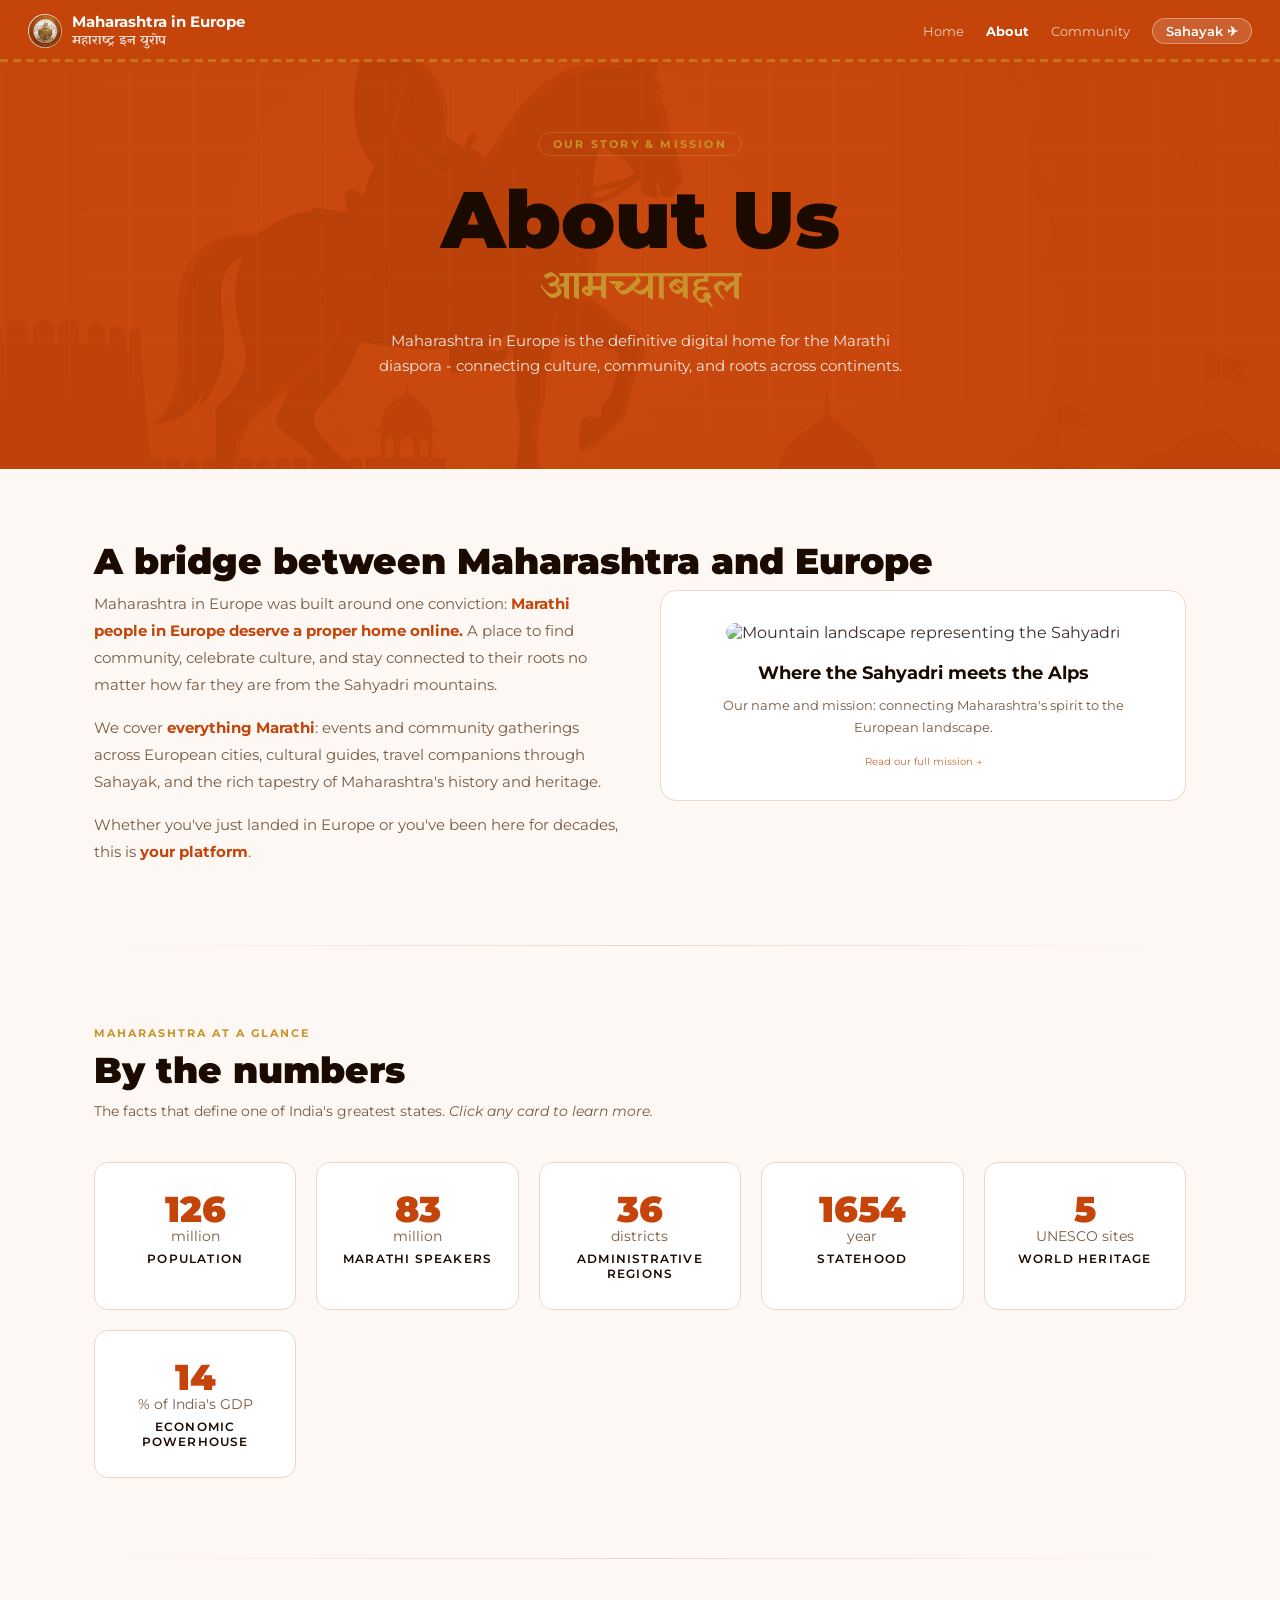
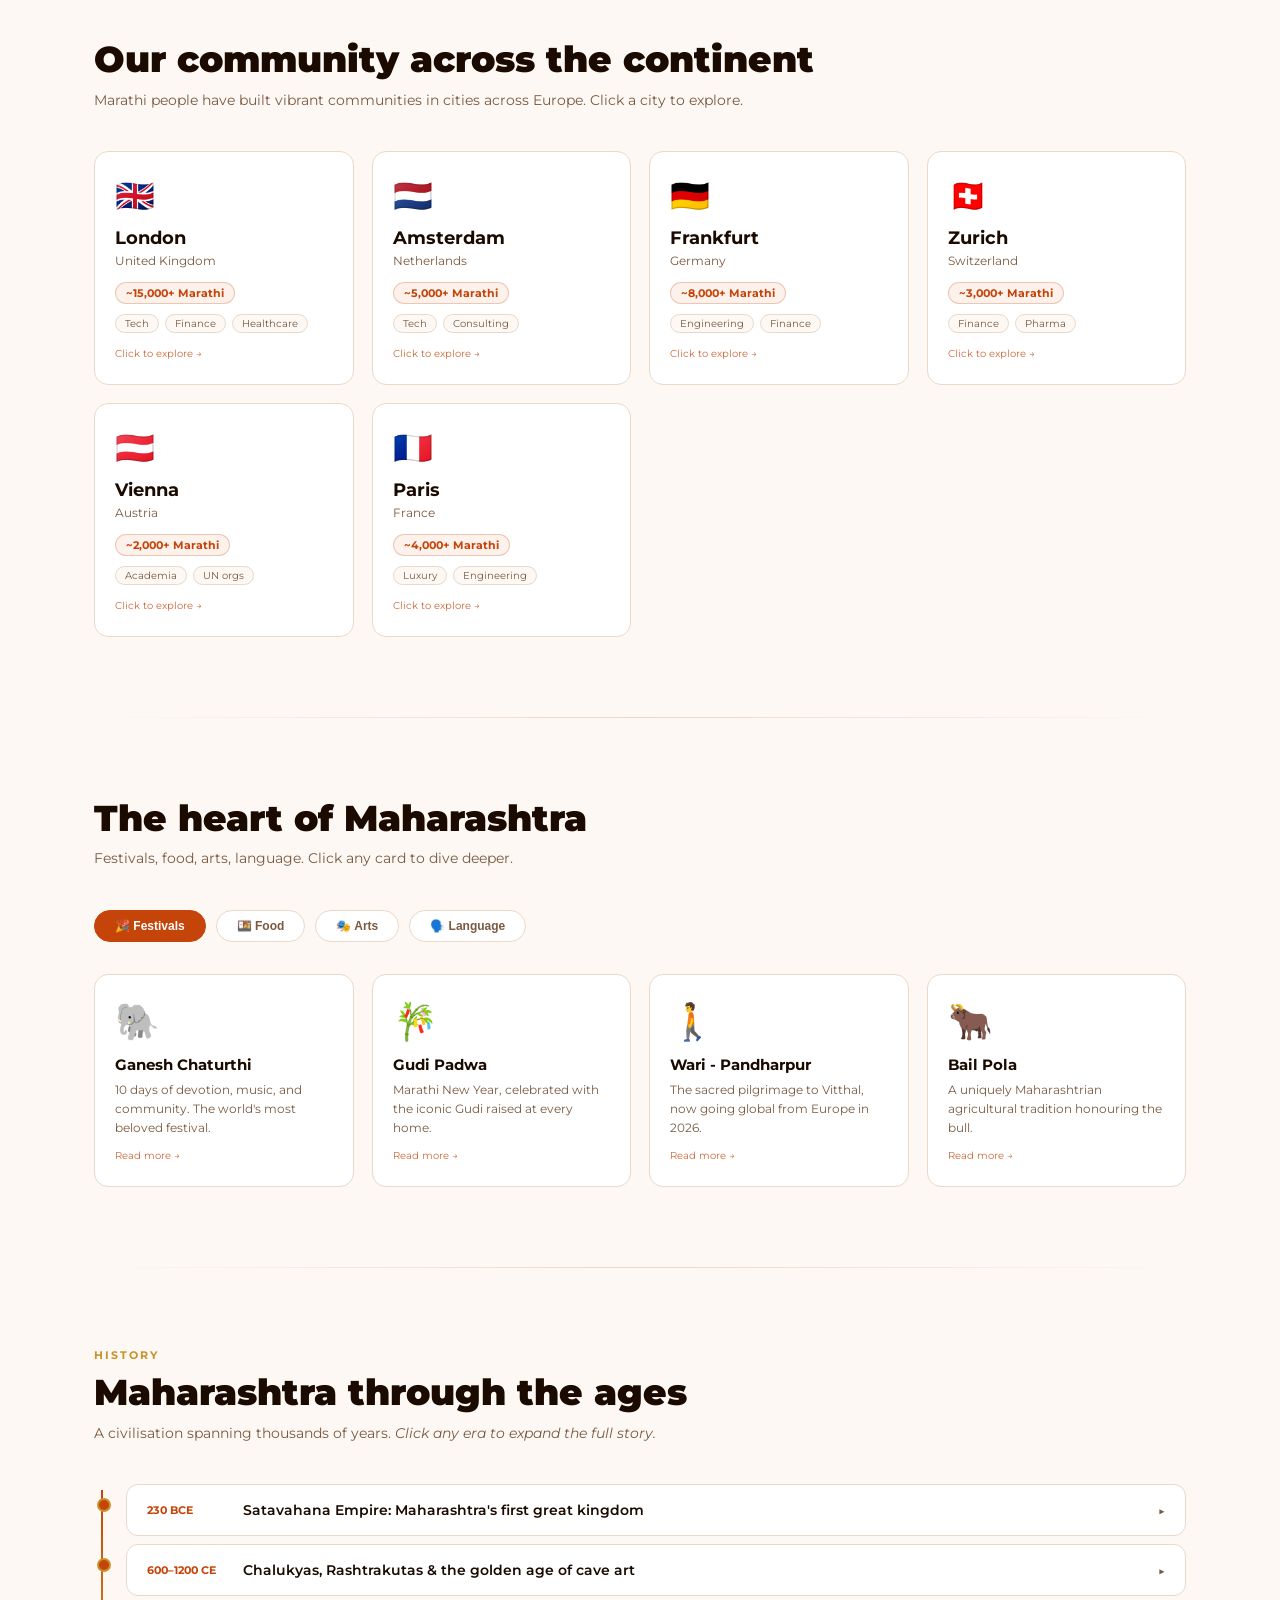
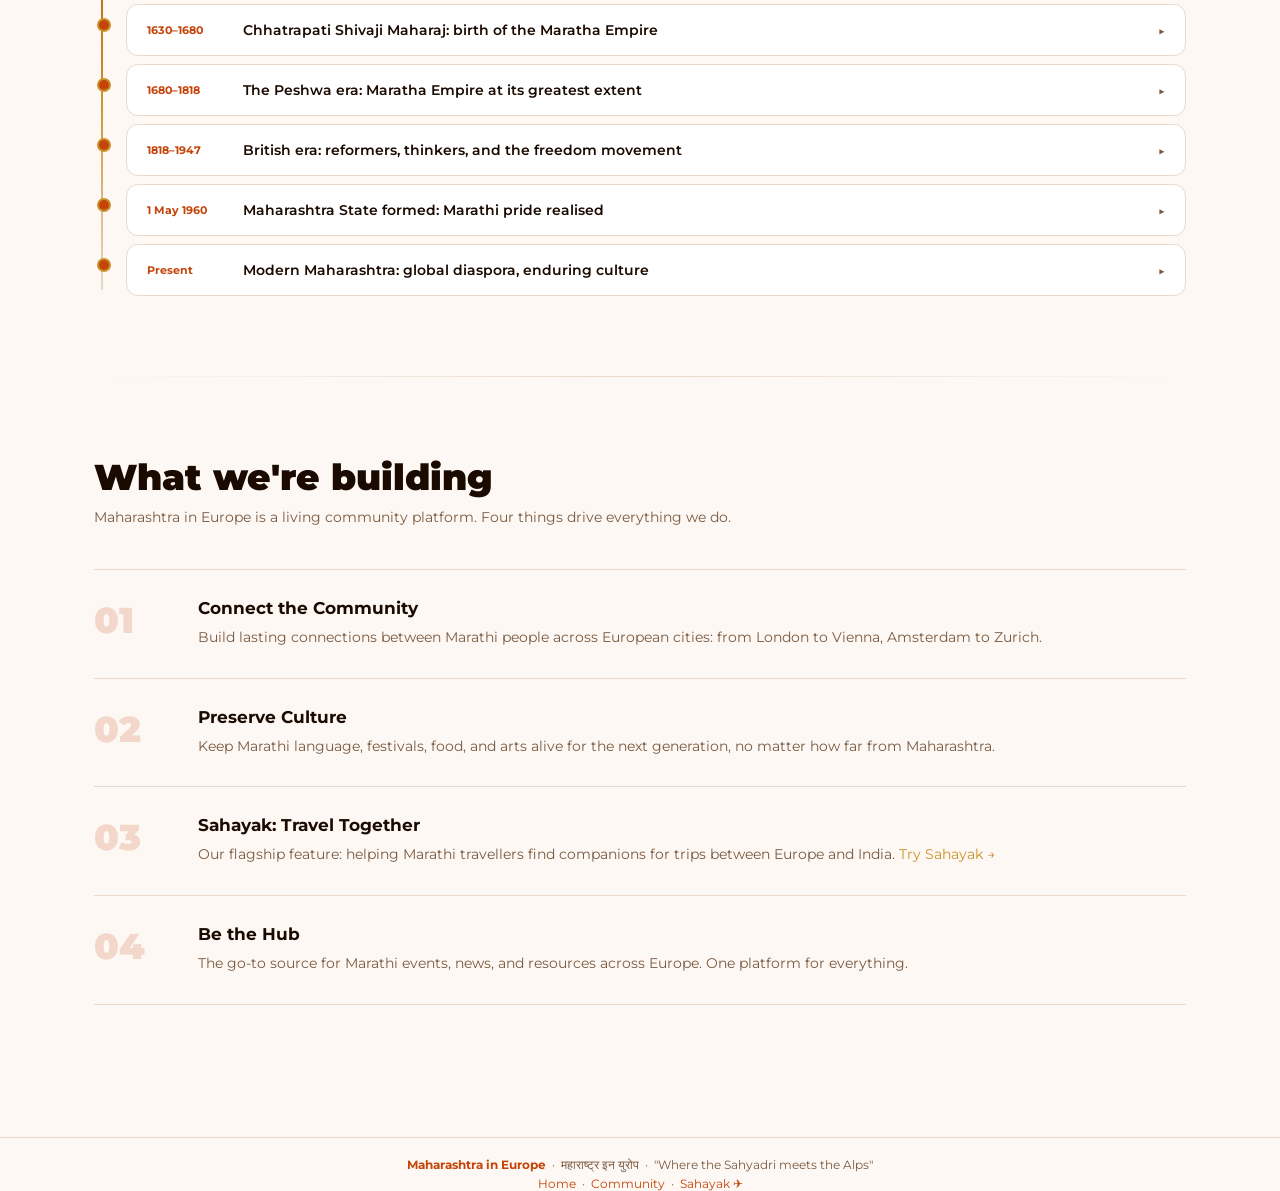
==== commit 86721da5: "footer" ====
--- a/about/index.html
+++ b/about/index.html
@@ -360,8 +360,8 @@
     .section-divider { height: 1px; background: linear-gradient(to right, transparent, var(--border), transparent); margin: 80px 0 0; }
 
     /* ── Footer ── */
-    .footer { text-align: center; padding: 48px 24px; border-top: 1px solid var(--border); margin-top: 80px; }
-    .footer p { font-size: 12px; color: var(--text-muted); }
+    .footer { text-align: center; font-size: 12px; color: var(--text-muted); margin-top: 2rem; padding-top: 1.2rem; border-top: 0.5px solid var(--border); }
+    .footer strong { color: var(--saffron); }
     .footer a { color: var(--saffron); text-decoration: none; }
   </style>
 </head>
@@ -849,9 +849,15 @@
 </div><!-- /page-body -->
 
 <!-- ── Footer ── -->
-<footer class="footer">
-  <p>© 2026 Maharashtra in Europe · <a href="/">maharashtraineurope.com</a> · <a href="/community">Community</a> · <a href="/sahayak">Sahayak</a></p>
-</footer>
+<div class="footer">
+  <strong>Maharashtra in Europe</strong> &nbsp;·&nbsp; महाराष्ट्र इन युरोप &nbsp;·&nbsp;
+  "Where the Sahyadri meets the Alps"<br>
+  <span style="margin-top:4px;display:block">
+    <a href="/">Home</a> &nbsp;·&nbsp;
+    <a href="/community">Community</a> &nbsp;·&nbsp;
+    <a href="/sahayak">Sahayak ✈</a>
+  </span>
+</div>
 
 <!-- ── Modal ── -->
 <div class="modal-overlay" id="modalOverlay" onclick="closeModalOutside(event)">
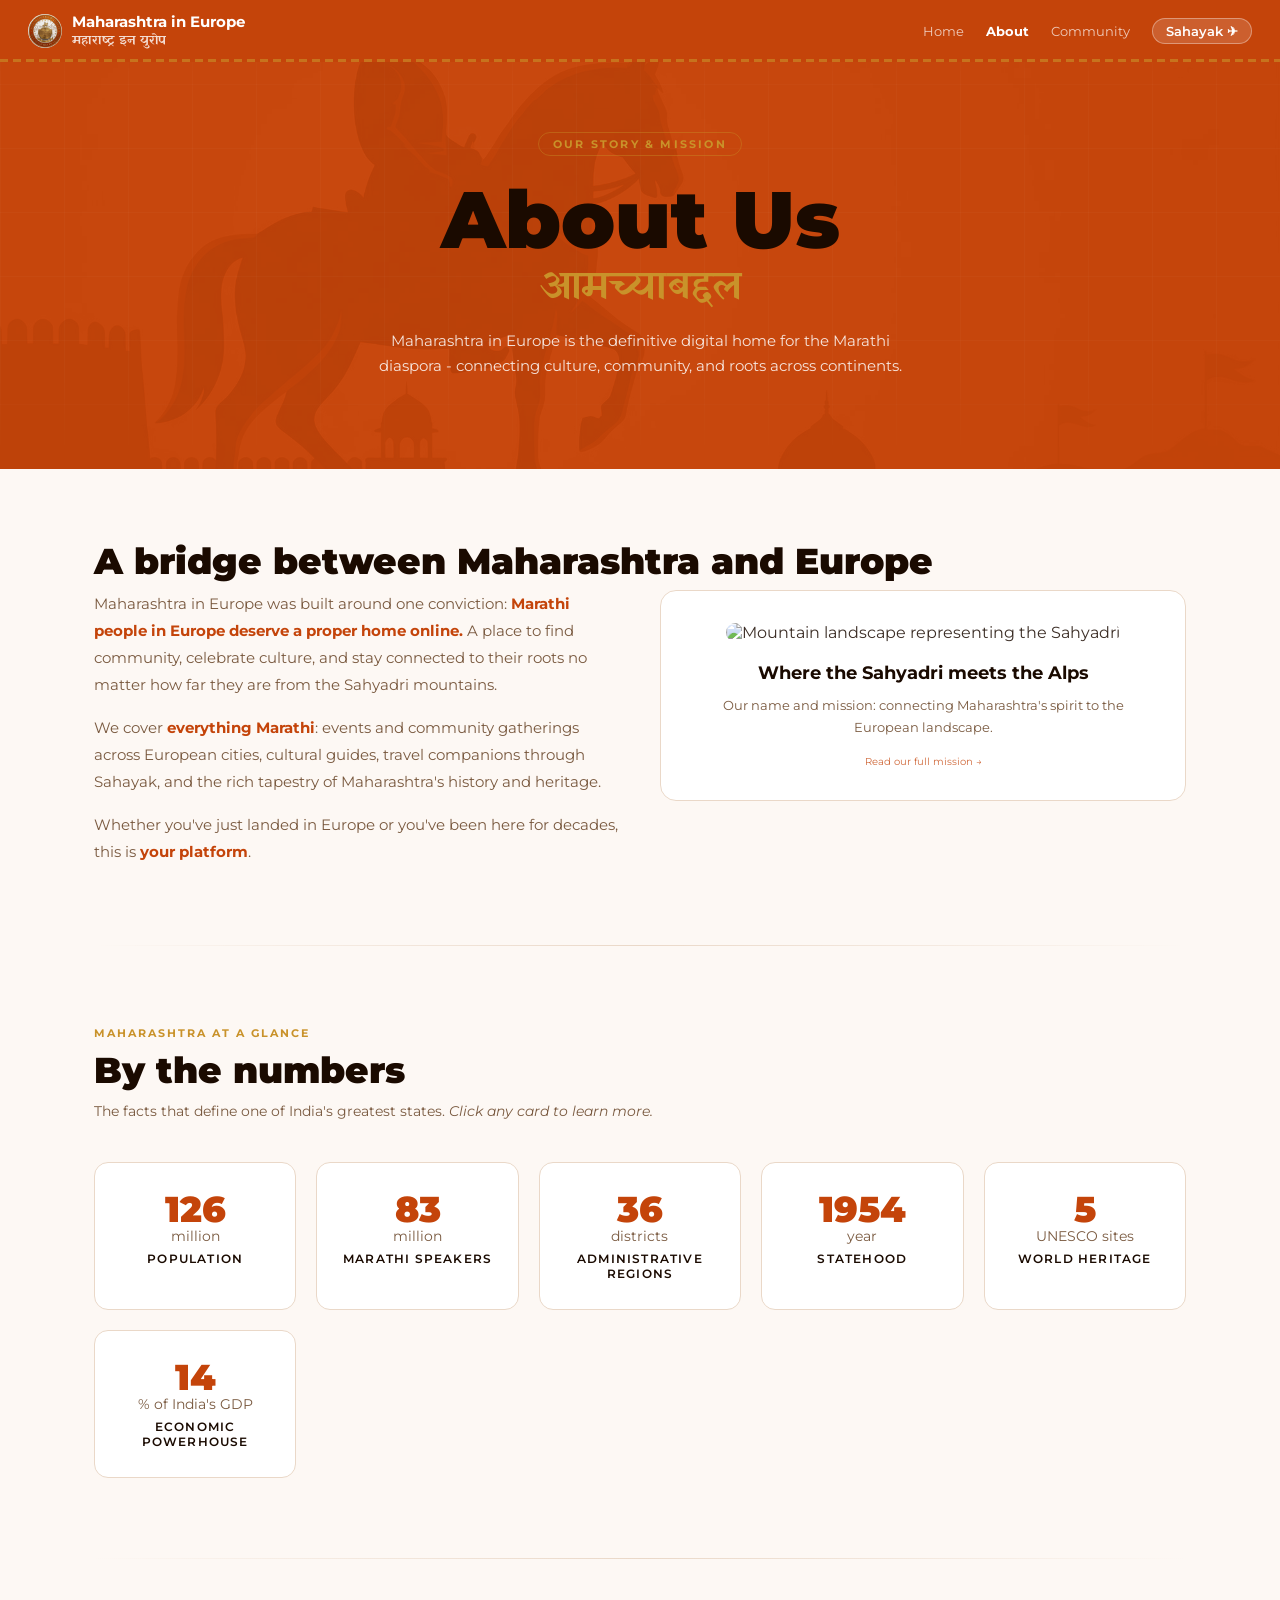
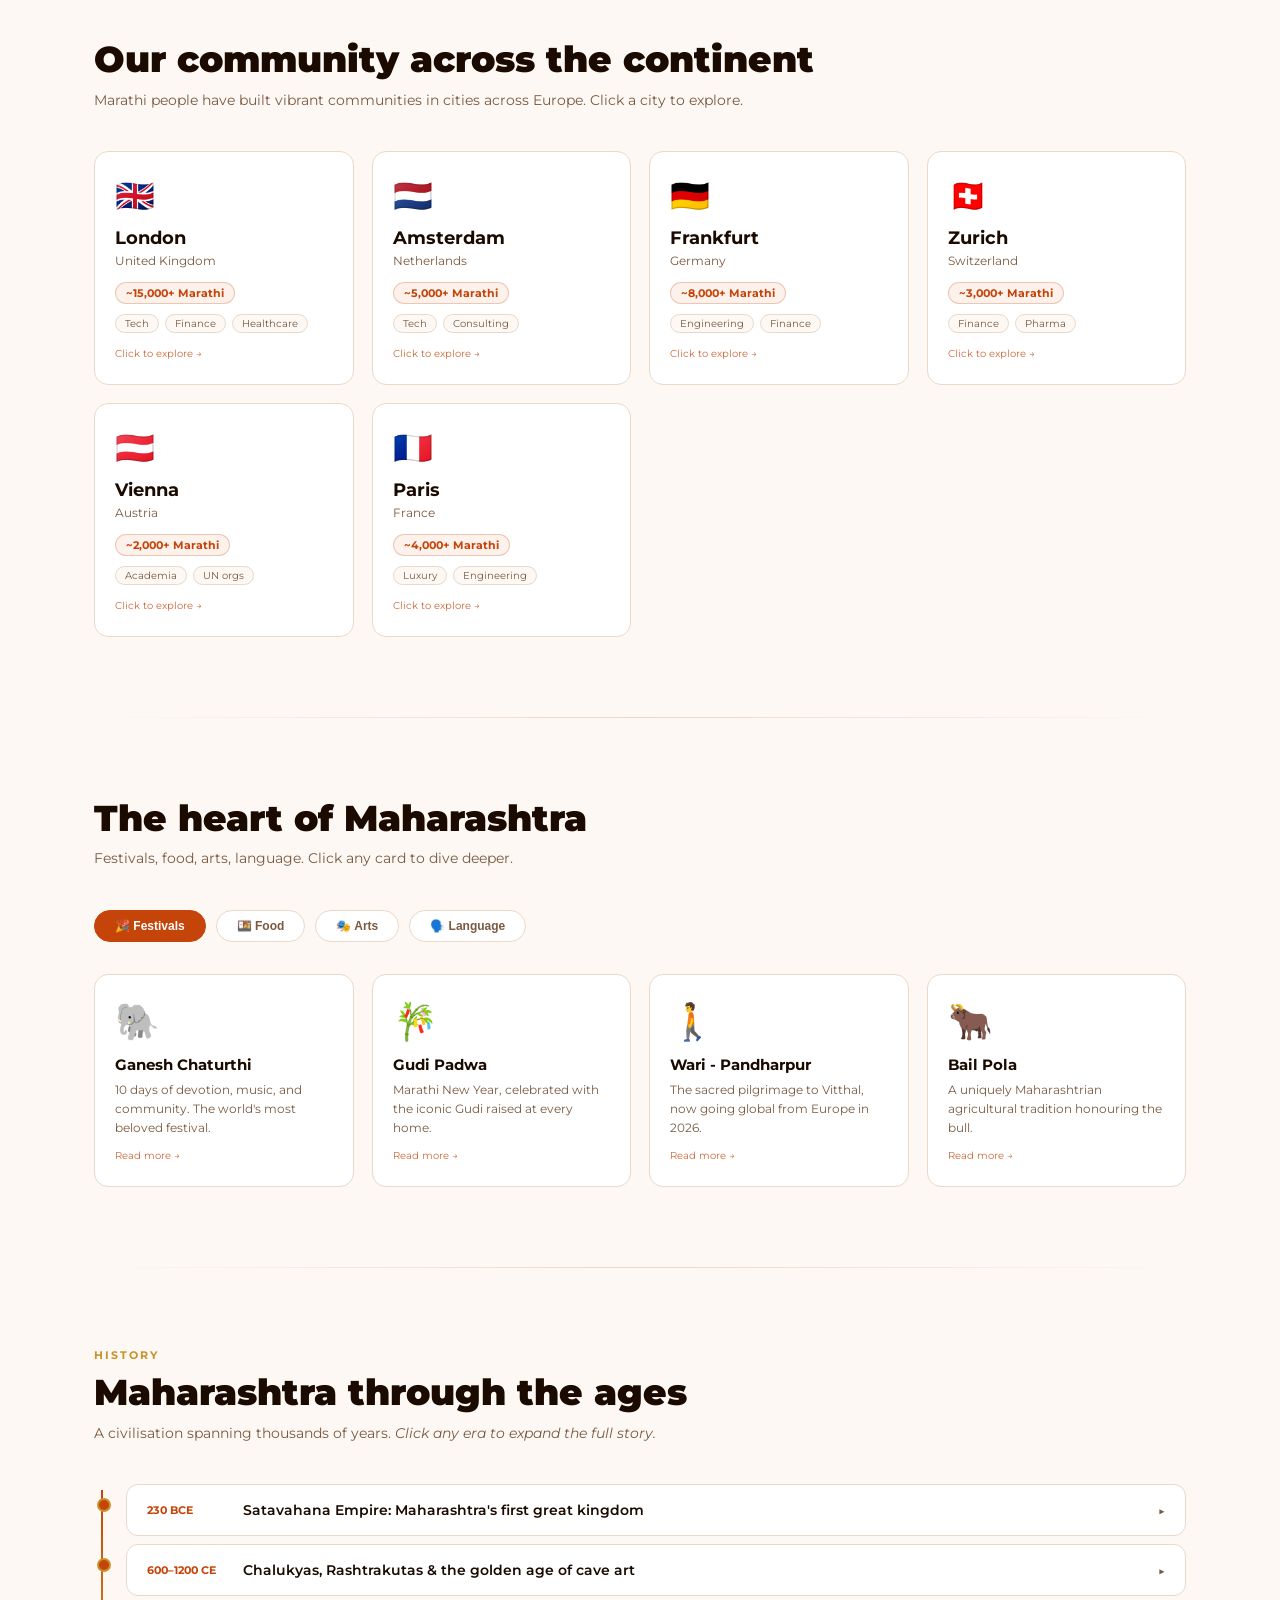
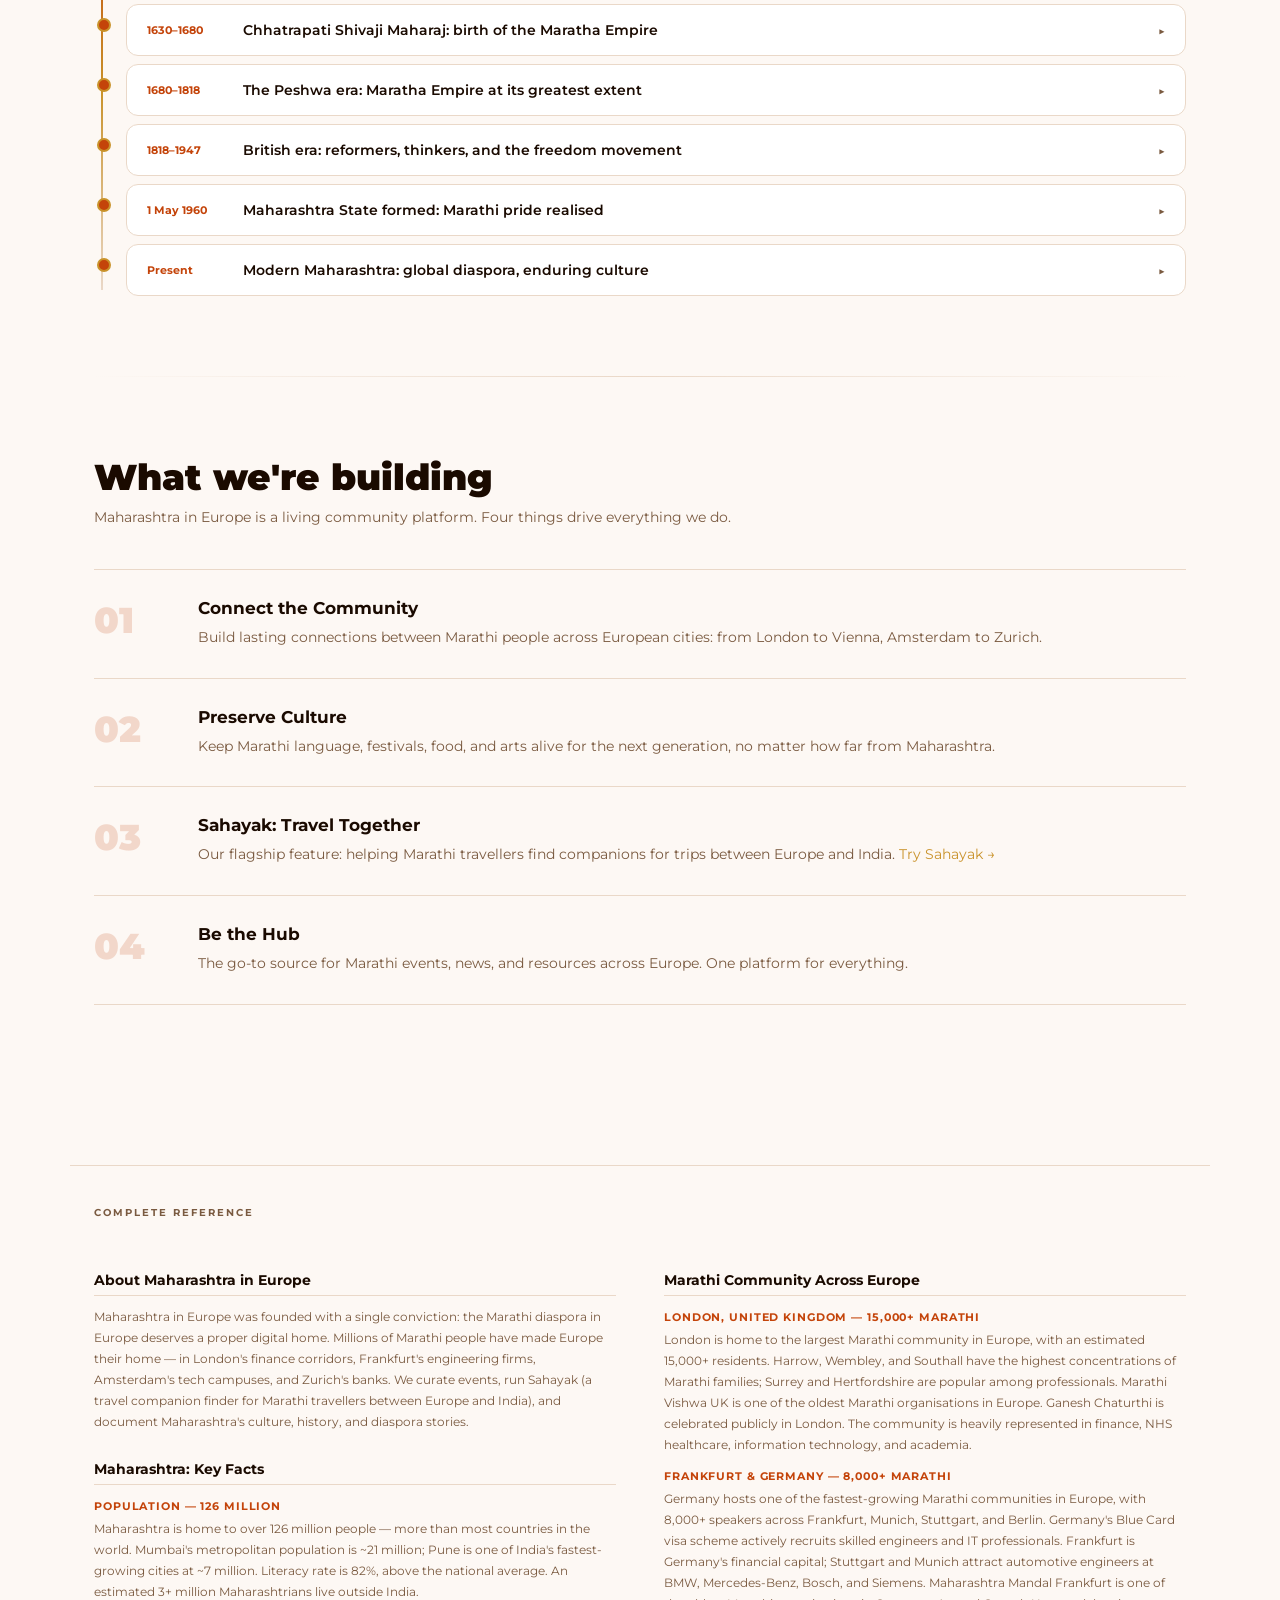
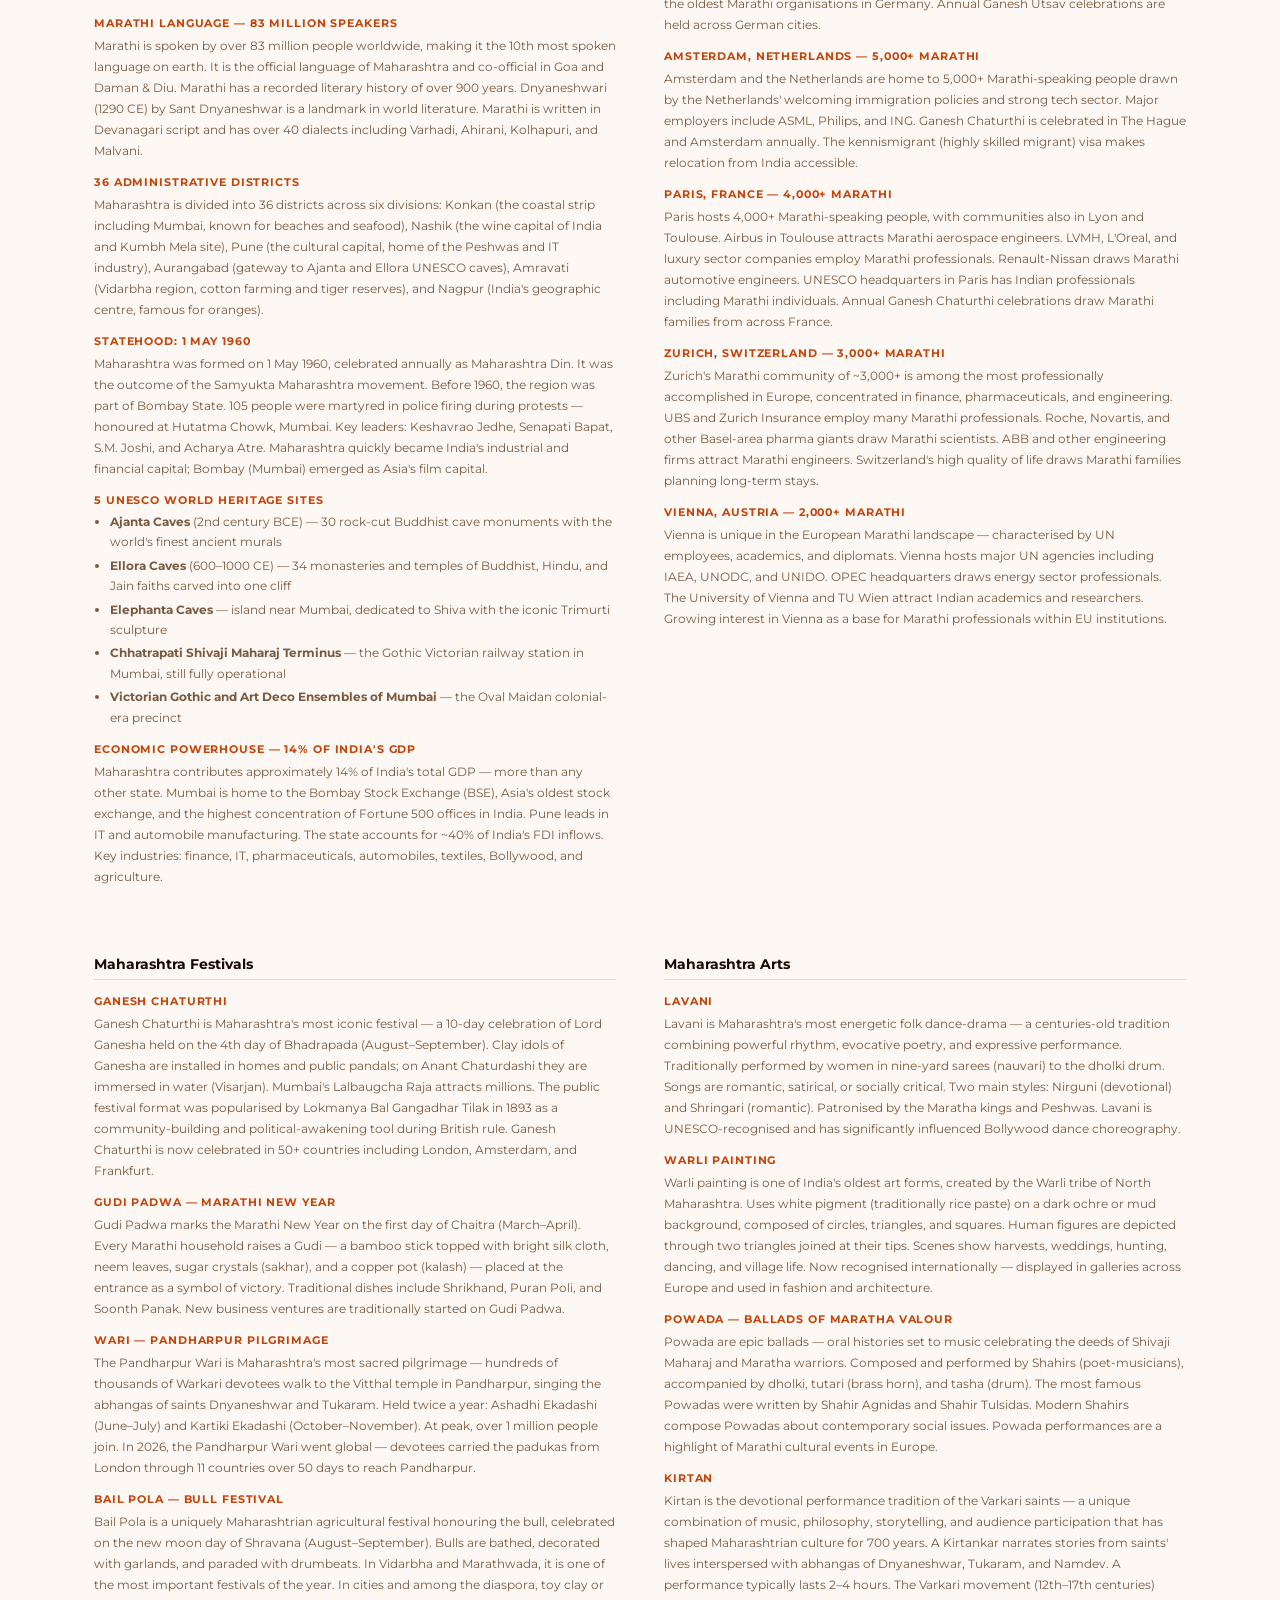
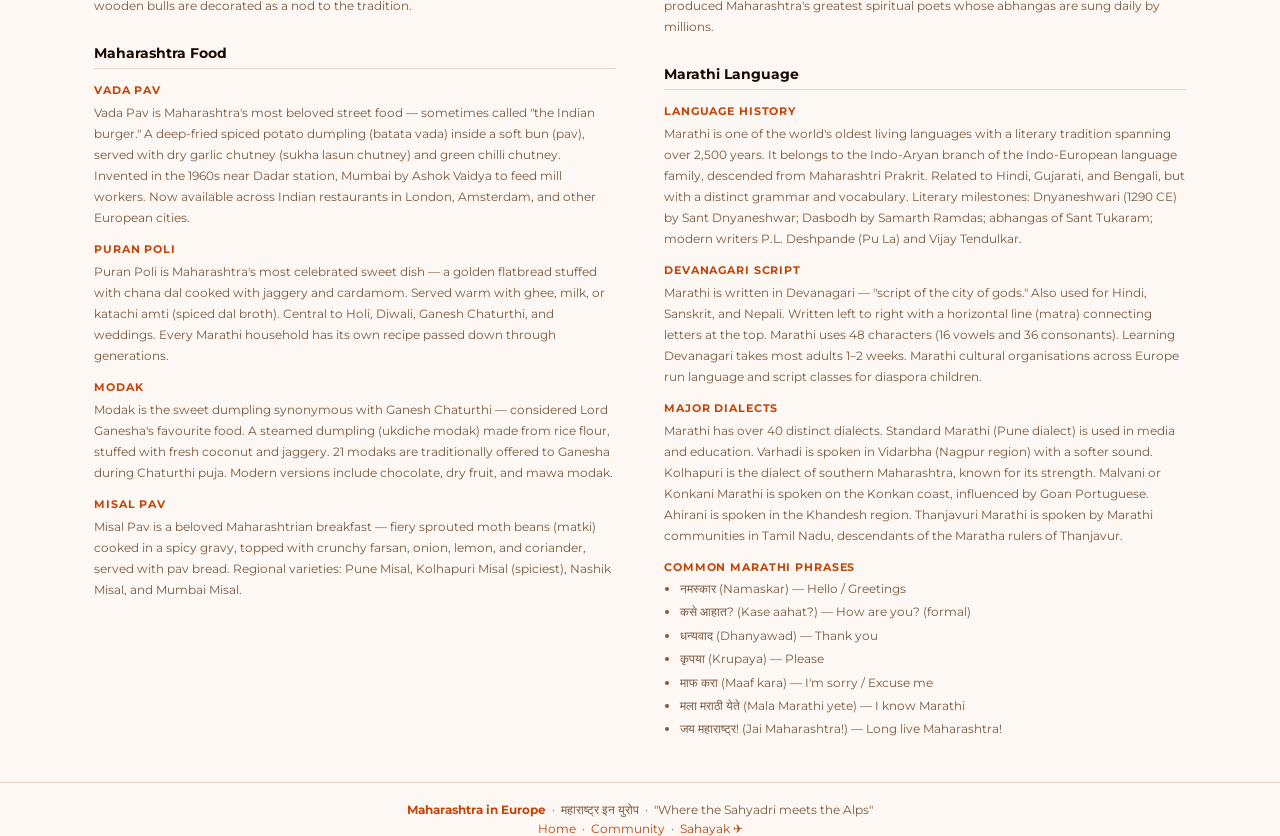
==== commit 3bfc0751: "seo" ====
--- a/about/index.html
+++ b/about/index.html
@@ -20,18 +20,91 @@
   <link href="https://fonts.googleapis.com/css2?family=Montserrat:wght@400;600;700;900&family=Yatra+One&display=swap" rel="stylesheet">
 
   <script type="application/ld+json">
-  {
-    "@context": "https://schema.org",
-    "@type": "AboutPage",
-    "url": "https://maharashtraineurope.com/about",
-    "name": "About Maharashtra in Europe",
-    "description": "History, culture, diaspora and mission of Maharashtra in Europe - the hub for Marathi expats.",
-    "publisher": {
-      "@type": "Organization",
-      "name": "Maharashtra in Europe",
-      "url": "https://maharashtraineurope.com"
-    }
-  }
+  [
+    {
+      "@context": "https://schema.org",
+      "@type": "AboutPage",
+      "url": "https://maharashtraineurope.com/about",
+      "name": "About Maharashtra in Europe",
+      "description": "History, culture, diaspora and mission of Maharashtra in Europe — the definitive hub for the Marathi community in Europe.",
+      "inLanguage": "en",
+      "publisher": {
+        "@type": "Organization",
+        "@id": "https://maharashtraineurope.com/#org",
+        "name": "Maharashtra in Europe",
+        "url": "https://maharashtraineurope.com",
+        "description": "The definitive digital home for the Marathi diaspora in Europe — connecting culture, community, and roots across continents.",
+        "areaServed": "Europe",
+        "audience": {
+          "@type": "Audience",
+          "audienceType": "Marathi diaspora and Indian expats in Europe"
+        }
+      },
+      "breadcrumb": {
+        "@type": "BreadcrumbList",
+        "itemListElement": [
+          { "@type": "ListItem", "position": 1, "name": "Home", "item": "https://maharashtraineurope.com" },
+          { "@type": "ListItem", "position": 2, "name": "About", "item": "https://maharashtraineurope.com/about" }
+        ]
+      }
+    },
+    {
+      "@context": "https://schema.org",
+      "@type": "FAQPage",
+      "mainEntity": [
+        {
+          "@type": "Question",
+          "name": "How many Marathi people live in London?",
+          "acceptedAnswer": { "@type": "Answer", "text": "London is home to an estimated 15,000+ Marathi-speaking residents, making it the largest Marathi community in Europe. The highest concentrations are in Harrow, Wembley, and Southall, with many professionals in Surrey and Hertfordshire. The community is heavily represented in finance, NHS healthcare, IT, and academia." }
+        },
+        {
+          "@type": "Question",
+          "name": "How many Marathi speakers are there in the world?",
+          "acceptedAnswer": { "@type": "Answer", "text": "Marathi is spoken by over 83 million people worldwide, making it the 10th most spoken language on earth. It is the official language of Maharashtra and co-official in Goa. Significant Marathi-speaking communities exist in the USA, UK, Gulf countries, and across Europe." }
+        },
+        {
+          "@type": "Question",
+          "name": "When was Maharashtra state formed?",
+          "acceptedAnswer": { "@type": "Answer", "text": "Maharashtra was formed on 1 May 1960, now celebrated annually as Maharashtra Din (Maharashtra Day). It was the outcome of the Samyukta Maharashtra movement, which demanded a separate state for Marathi speakers from the larger Bombay State. 105 people were martyred in police firing during the movement, honoured at Hutatma Chowk in Mumbai." }
+        },
+        {
+          "@type": "Question",
+          "name": "What are the UNESCO World Heritage Sites in Maharashtra?",
+          "acceptedAnswer": { "@type": "Answer", "text": "Maharashtra has 5 UNESCO World Heritage Sites: Ajanta Caves (2nd century BCE, 30 rock-cut Buddhist cave monuments with ancient murals), Ellora Caves (600–1000 CE, 34 monasteries and temples carved into a single cliff face), Elephanta Caves (Shiva temples with the iconic Trimurti sculpture), Chhatrapati Shivaji Maharaj Terminus (the Gothic Victorian railway station in Mumbai), and the Victorian Gothic and Art Deco Ensembles of Mumbai." }
+        },
+        {
+          "@type": "Question",
+          "name": "What is Ganesh Chaturthi and is it celebrated in Europe?",
+          "acceptedAnswer": { "@type": "Answer", "text": "Ganesh Chaturthi is Maharashtra's most iconic festival — a 10-day celebration of Lord Ganesha held in August–September. Clay idols are installed in homes and public pandals and immersed in water on the final day (Visarjan). The public festival format was popularised by Lokmanya Bal Gangadhar Tilak in 1893. Yes — Ganesh Chaturthi is now celebrated in London, Amsterdam, Frankfurt, and other European cities by the Marathi diaspora, with eco-friendly clay idols and cultural programmes." }
+        },
+        {
+          "@type": "Question",
+          "name": "What is Vada Pav?",
+          "acceptedAnswer": { "@type": "Answer", "text": "Vada Pav is Maharashtra's most beloved street food, sometimes called 'the Indian burger.' It is a deep-fried spiced potato dumpling (batata vada) placed inside a soft bun (pav), served with dry garlic chutney and green chilli chutney. It was invented in the 1960s near Dadar station, Mumbai by Ashok Vaidya to feed mill workers, and has since become an icon of Mumbai's food identity." }
+        },
+        {
+          "@type": "Question",
+          "name": "What is Warli painting?",
+          "acceptedAnswer": { "@type": "Answer", "text": "Warli painting is one of India's oldest art forms, created by the Warli tribe of North Maharashtra. It uses white pigment (traditionally made from rice paste) on a dark ochre or mud background, using only simple geometric shapes — circles, triangles, and squares — to depict human figures, animals, and village life. Warli art is now internationally recognised and displayed in galleries across Europe." }
+        },
+        {
+          "@type": "Question",
+          "name": "What is the Pandharpur Wari pilgrimage?",
+          "acceptedAnswer": { "@type": "Answer", "text": "The Pandharpur Wari is Maharashtra's most sacred pilgrimage, where hundreds of thousands of Warkari devotees walk to the Vitthal temple in Pandharpur, singing the devotional songs (abhangas) of saints Dnyaneshwar and Tukaram. It is held twice a year — Ashadhi Ekadashi (June–July) and Kartiki Ekadashi (October–November). At its peak, over 1 million people join the pilgrimage. In 2026, the Wari went global for the first time, with devotees carrying the padukas from London through 11 countries over 50 days." }
+        },
+        {
+          "@type": "Question",
+          "name": "What are the major Marathi dialects?",
+          "acceptedAnswer": { "@type": "Answer", "text": "Marathi has over 40 distinct dialects. The major ones are: Standard Marathi (Pune dialect, used in media and education), Varhadi (Vidarbha/Nagpur region, softer sound), Kolhapuri (southern Maharashtra, known for strength and expressiveness), Malvani or Konkani Marathi (Konkan coast, influenced by Goan Portuguese), Ahirani (Khandesh region), and Thanjavuri Marathi (spoken by Marathi communities in Tamil Nadu descended from Maratha rulers)." }
+        },
+        {
+          "@type": "Question",
+          "name": "What is Sahayak on Maharashtra in Europe?",
+          "acceptedAnswer": { "@type": "Answer", "text": "Sahayak is a travel companion and letter carrier network run by Maharashtra in Europe. It helps Marathi travellers find companions for trips between Europe and India — open to all Indians. Users post their travel dates and routes, and others can connect to travel together or carry letters and small items. It is free to use and built on community trust." }
+        }
+      ]
+    }
+  ]
   </script>
 
   <style>
@@ -355,6 +428,17 @@
       .modal { padding: 28px 20px; }
       .modal-title { font-size: 20px; }
     }
+
+    /* ── SEO Reference Section ── */
+    .seo-ref { max-width: 1140px; margin: 60px auto 0; padding: 40px 24px 0; border-top: 1px solid var(--border); }
+    .seo-ref-label { font-size: 10px; font-weight: 700; letter-spacing: 0.2em; text-transform: uppercase; color: var(--text-muted); margin-bottom: 24px; }
+    .seo-ref-grid { display: grid; grid-template-columns: 1fr 1fr; gap: 0 48px; margin-bottom: 32px; }
+    .seo-ref h2 { font-size: 14px; font-weight: 700; color: var(--text); margin: 28px 0 10px; border-bottom: 1px solid var(--border); padding-bottom: 6px; }
+    .seo-ref h3 { font-size: 11px; font-weight: 700; color: var(--saffron); margin: 14px 0 5px; text-transform: uppercase; letter-spacing: 0.08em; }
+    .seo-ref p { font-size: 12px; line-height: 1.75; color: var(--text-muted); margin-bottom: 8px; }
+    .seo-ref ul { padding-left: 16px; margin-bottom: 10px; }
+    .seo-ref ul li { font-size: 12px; line-height: 1.7; color: var(--text-muted); margin-bottom: 3px; }
+    @media (max-width: 700px) { .seo-ref-grid { grid-template-columns: 1fr; } }
 
     /* ── Divider ── */
     .section-divider { height: 1px; background: linear-gradient(to right, transparent, var(--border), transparent); margin: 80px 0 0; }
@@ -848,6 +932,132 @@
 
 </div><!-- /page-body -->
 
+<!-- ── SEO Reference Section ── -->
+<section class="seo-ref" aria-label="Complete reference: Maharashtra, Marathi diaspora in Europe, culture and history">
+  <div class="seo-ref-label">Complete Reference</div>
+  <div class="seo-ref-grid">
+    <div>
+      <h2>About Maharashtra in Europe</h2>
+      <p>Maharashtra in Europe was founded with a single conviction: the Marathi diaspora in Europe deserves a proper digital home. Millions of Marathi people have made Europe their home — in London's finance corridors, Frankfurt's engineering firms, Amsterdam's tech campuses, and Zurich's banks. We curate events, run Sahayak (a travel companion finder for Marathi travellers between Europe and India), and document Maharashtra's culture, history, and diaspora stories.</p>
+
+      <h2>Maharashtra: Key Facts</h2>
+      <h3>Population — 126 Million</h3>
+      <p>Maharashtra is home to over 126 million people — more than most countries in the world. Mumbai's metropolitan population is ~21 million; Pune is one of India's fastest-growing cities at ~7 million. Literacy rate is 82%, above the national average. An estimated 3+ million Maharashtrians live outside India.</p>
+
+      <h3>Marathi Language — 83 Million Speakers</h3>
+      <p>Marathi is spoken by over 83 million people worldwide, making it the 10th most spoken language on earth. It is the official language of Maharashtra and co-official in Goa and Daman & Diu. Marathi has a recorded literary history of over 900 years. Dnyaneshwari (1290 CE) by Sant Dnyaneshwar is a landmark in world literature. Marathi is written in Devanagari script and has over 40 dialects including Varhadi, Ahirani, Kolhapuri, and Malvani.</p>
+
+      <h3>36 Administrative Districts</h3>
+      <p>Maharashtra is divided into 36 districts across six divisions: Konkan (the coastal strip including Mumbai, known for beaches and seafood), Nashik (the wine capital of India and Kumbh Mela site), Pune (the cultural capital, home of the Peshwas and IT industry), Aurangabad (gateway to Ajanta and Ellora UNESCO caves), Amravati (Vidarbha region, cotton farming and tiger reserves), and Nagpur (India's geographic centre, famous for oranges).</p>
+
+      <h3>Statehood: 1 May 1960</h3>
+      <p>Maharashtra was formed on 1 May 1960, celebrated annually as Maharashtra Din. It was the outcome of the Samyukta Maharashtra movement. Before 1960, the region was part of Bombay State. 105 people were martyred in police firing during protests — honoured at Hutatma Chowk, Mumbai. Key leaders: Keshavrao Jedhe, Senapati Bapat, S.M. Joshi, and Acharya Atre. Maharashtra quickly became India's industrial and financial capital; Bombay (Mumbai) emerged as Asia's film capital.</p>
+
+      <h3>5 UNESCO World Heritage Sites</h3>
+      <ul>
+        <li><strong>Ajanta Caves</strong> (2nd century BCE) — 30 rock-cut Buddhist cave monuments with the world's finest ancient murals</li>
+        <li><strong>Ellora Caves</strong> (600–1000 CE) — 34 monasteries and temples of Buddhist, Hindu, and Jain faiths carved into one cliff</li>
+        <li><strong>Elephanta Caves</strong> — island near Mumbai, dedicated to Shiva with the iconic Trimurti sculpture</li>
+        <li><strong>Chhatrapati Shivaji Maharaj Terminus</strong> — the Gothic Victorian railway station in Mumbai, still fully operational</li>
+        <li><strong>Victorian Gothic and Art Deco Ensembles of Mumbai</strong> — the Oval Maidan colonial-era precinct</li>
+      </ul>
+
+      <h3>Economic Powerhouse — 14% of India's GDP</h3>
+      <p>Maharashtra contributes approximately 14% of India's total GDP — more than any other state. Mumbai is home to the Bombay Stock Exchange (BSE), Asia's oldest stock exchange, and the highest concentration of Fortune 500 offices in India. Pune leads in IT and automobile manufacturing. The state accounts for ~40% of India's FDI inflows. Key industries: finance, IT, pharmaceuticals, automobiles, textiles, Bollywood, and agriculture.</p>
+    </div>
+    <div>
+      <h2>Marathi Community Across Europe</h2>
+
+      <h3>London, United Kingdom — 15,000+ Marathi</h3>
+      <p>London is home to the largest Marathi community in Europe, with an estimated 15,000+ residents. Harrow, Wembley, and Southall have the highest concentrations of Marathi families; Surrey and Hertfordshire are popular among professionals. Marathi Vishwa UK is one of the oldest Marathi organisations in Europe. Ganesh Chaturthi is celebrated publicly in London. The community is heavily represented in finance, NHS healthcare, information technology, and academia.</p>
+
+      <h3>Frankfurt & Germany — 8,000+ Marathi</h3>
+      <p>Germany hosts one of the fastest-growing Marathi communities in Europe, with 8,000+ speakers across Frankfurt, Munich, Stuttgart, and Berlin. Germany's Blue Card visa scheme actively recruits skilled engineers and IT professionals. Frankfurt is Germany's financial capital; Stuttgart and Munich attract automotive engineers at BMW, Mercedes-Benz, Bosch, and Siemens. Maharashtra Mandal Frankfurt is one of the oldest Marathi organisations in Germany. Annual Ganesh Utsav celebrations are held across German cities.</p>
+
+      <h3>Amsterdam, Netherlands — 5,000+ Marathi</h3>
+      <p>Amsterdam and the Netherlands are home to 5,000+ Marathi-speaking people drawn by the Netherlands' welcoming immigration policies and strong tech sector. Major employers include ASML, Philips, and ING. Ganesh Chaturthi is celebrated in The Hague and Amsterdam annually. The kennismigrant (highly skilled migrant) visa makes relocation from India accessible.</p>
+
+      <h3>Paris, France — 4,000+ Marathi</h3>
+      <p>Paris hosts 4,000+ Marathi-speaking people, with communities also in Lyon and Toulouse. Airbus in Toulouse attracts Marathi aerospace engineers. LVMH, L'Oreal, and luxury sector companies employ Marathi professionals. Renault-Nissan draws Marathi automotive engineers. UNESCO headquarters in Paris has Indian professionals including Marathi individuals. Annual Ganesh Chaturthi celebrations draw Marathi families from across France.</p>
+
+      <h3>Zurich, Switzerland — 3,000+ Marathi</h3>
+      <p>Zurich's Marathi community of ~3,000+ is among the most professionally accomplished in Europe, concentrated in finance, pharmaceuticals, and engineering. UBS and Zurich Insurance employ many Marathi professionals. Roche, Novartis, and other Basel-area pharma giants draw Marathi scientists. ABB and other engineering firms attract Marathi engineers. Switzerland's high quality of life draws Marathi families planning long-term stays.</p>
+
+      <h3>Vienna, Austria — 2,000+ Marathi</h3>
+      <p>Vienna is unique in the European Marathi landscape — characterised by UN employees, academics, and diplomats. Vienna hosts major UN agencies including IAEA, UNODC, and UNIDO. OPEC headquarters draws energy sector professionals. The University of Vienna and TU Wien attract Indian academics and researchers. Growing interest in Vienna as a base for Marathi professionals within EU institutions.</p>
+    </div>
+  </div>
+
+  <div class="seo-ref-grid">
+    <div>
+      <h2>Maharashtra Festivals</h2>
+
+      <h3>Ganesh Chaturthi</h3>
+      <p>Ganesh Chaturthi is Maharashtra's most iconic festival — a 10-day celebration of Lord Ganesha held on the 4th day of Bhadrapada (August–September). Clay idols of Ganesha are installed in homes and public pandals; on Anant Chaturdashi they are immersed in water (Visarjan). Mumbai's Lalbaugcha Raja attracts millions. The public festival format was popularised by Lokmanya Bal Gangadhar Tilak in 1893 as a community-building and political-awakening tool during British rule. Ganesh Chaturthi is now celebrated in 50+ countries including London, Amsterdam, and Frankfurt.</p>
+
+      <h3>Gudi Padwa — Marathi New Year</h3>
+      <p>Gudi Padwa marks the Marathi New Year on the first day of Chaitra (March–April). Every Marathi household raises a Gudi — a bamboo stick topped with bright silk cloth, neem leaves, sugar crystals (sakhar), and a copper pot (kalash) — placed at the entrance as a symbol of victory. Traditional dishes include Shrikhand, Puran Poli, and Soonth Panak. New business ventures are traditionally started on Gudi Padwa.</p>
+
+      <h3>Wari — Pandharpur Pilgrimage</h3>
+      <p>The Pandharpur Wari is Maharashtra's most sacred pilgrimage — hundreds of thousands of Warkari devotees walk to the Vitthal temple in Pandharpur, singing the abhangas of saints Dnyaneshwar and Tukaram. Held twice a year: Ashadhi Ekadashi (June–July) and Kartiki Ekadashi (October–November). At peak, over 1 million people join. In 2026, the Pandharpur Wari went global — devotees carried the padukas from London through 11 countries over 50 days to reach Pandharpur.</p>
+
+      <h3>Bail Pola — Bull Festival</h3>
+      <p>Bail Pola is a uniquely Maharashtrian agricultural festival honouring the bull, celebrated on the new moon day of Shravana (August–September). Bulls are bathed, decorated with garlands, and paraded with drumbeats. In Vidarbha and Marathwada, it is one of the most important festivals of the year. In cities and among the diaspora, toy clay or wooden bulls are decorated as a nod to the tradition.</p>
+
+      <h2>Maharashtra Food</h2>
+
+      <h3>Vada Pav</h3>
+      <p>Vada Pav is Maharashtra's most beloved street food — sometimes called "the Indian burger." A deep-fried spiced potato dumpling (batata vada) inside a soft bun (pav), served with dry garlic chutney (sukha lasun chutney) and green chilli chutney. Invented in the 1960s near Dadar station, Mumbai by Ashok Vaidya to feed mill workers. Now available across Indian restaurants in London, Amsterdam, and other European cities.</p>
+
+      <h3>Puran Poli</h3>
+      <p>Puran Poli is Maharashtra's most celebrated sweet dish — a golden flatbread stuffed with chana dal cooked with jaggery and cardamom. Served warm with ghee, milk, or katachi amti (spiced dal broth). Central to Holi, Diwali, Ganesh Chaturthi, and weddings. Every Marathi household has its own recipe passed down through generations.</p>
+
+      <h3>Modak</h3>
+      <p>Modak is the sweet dumpling synonymous with Ganesh Chaturthi — considered Lord Ganesha's favourite food. A steamed dumpling (ukdiche modak) made from rice flour, stuffed with fresh coconut and jaggery. 21 modaks are traditionally offered to Ganesha during Chaturthi puja. Modern versions include chocolate, dry fruit, and mawa modak.</p>
+
+      <h3>Misal Pav</h3>
+      <p>Misal Pav is a beloved Maharashtrian breakfast — fiery sprouted moth beans (matki) cooked in a spicy gravy, topped with crunchy farsan, onion, lemon, and coriander, served with pav bread. Regional varieties: Pune Misal, Kolhapuri Misal (spiciest), Nashik Misal, and Mumbai Misal.</p>
+    </div>
+    <div>
+      <h2>Maharashtra Arts</h2>
+
+      <h3>Lavani</h3>
+      <p>Lavani is Maharashtra's most energetic folk dance-drama — a centuries-old tradition combining powerful rhythm, evocative poetry, and expressive performance. Traditionally performed by women in nine-yard sarees (nauvari) to the dholki drum. Songs are romantic, satirical, or socially critical. Two main styles: Nirguni (devotional) and Shringari (romantic). Patronised by the Maratha kings and Peshwas. Lavani is UNESCO-recognised and has significantly influenced Bollywood dance choreography.</p>
+
+      <h3>Warli Painting</h3>
+      <p>Warli painting is one of India's oldest art forms, created by the Warli tribe of North Maharashtra. Uses white pigment (traditionally rice paste) on a dark ochre or mud background, composed of circles, triangles, and squares. Human figures are depicted through two triangles joined at their tips. Scenes show harvests, weddings, hunting, dancing, and village life. Now recognised internationally — displayed in galleries across Europe and used in fashion and architecture.</p>
+
+      <h3>Powada — Ballads of Maratha Valour</h3>
+      <p>Powada are epic ballads — oral histories set to music celebrating the deeds of Shivaji Maharaj and Maratha warriors. Composed and performed by Shahirs (poet-musicians), accompanied by dholki, tutari (brass horn), and tasha (drum). The most famous Powadas were written by Shahir Agnidas and Shahir Tulsidas. Modern Shahirs compose Powadas about contemporary social issues. Powada performances are a highlight of Marathi cultural events in Europe.</p>
+
+      <h3>Kirtan</h3>
+      <p>Kirtan is the devotional performance tradition of the Varkari saints — a unique combination of music, philosophy, storytelling, and audience participation that has shaped Maharashtrian culture for 700 years. A Kirtankar narrates stories from saints' lives interspersed with abhangas of Dnyaneshwar, Tukaram, and Namdev. A performance typically lasts 2–4 hours. The Varkari movement (12th–17th centuries) produced Maharashtra's greatest spiritual poets whose abhangas are sung daily by millions.</p>
+
+      <h2>Marathi Language</h2>
+
+      <h3>Language History</h3>
+      <p>Marathi is one of the world's oldest living languages with a literary tradition spanning over 2,500 years. It belongs to the Indo-Aryan branch of the Indo-European language family, descended from Maharashtri Prakrit. Related to Hindi, Gujarati, and Bengali, but with a distinct grammar and vocabulary. Literary milestones: Dnyaneshwari (1290 CE) by Sant Dnyaneshwar; Dasbodh by Samarth Ramdas; abhangas of Sant Tukaram; modern writers P.L. Deshpande (Pu La) and Vijay Tendulkar.</p>
+
+      <h3>Devanagari Script</h3>
+      <p>Marathi is written in Devanagari — "script of the city of gods." Also used for Hindi, Sanskrit, and Nepali. Written left to right with a horizontal line (matra) connecting letters at the top. Marathi uses 48 characters (16 vowels and 36 consonants). Learning Devanagari takes most adults 1–2 weeks. Marathi cultural organisations across Europe run language and script classes for diaspora children.</p>
+
+      <h3>Major Dialects</h3>
+      <p>Marathi has over 40 distinct dialects. Standard Marathi (Pune dialect) is used in media and education. Varhadi is spoken in Vidarbha (Nagpur region) with a softer sound. Kolhapuri is the dialect of southern Maharashtra, known for its strength. Malvani or Konkani Marathi is spoken on the Konkan coast, influenced by Goan Portuguese. Ahirani is spoken in the Khandesh region. Thanjavuri Marathi is spoken by Marathi communities in Tamil Nadu, descendants of the Maratha rulers of Thanjavur.</p>
+
+      <h3>Common Marathi Phrases</h3>
+      <ul>
+        <li>नमस्कार (Namaskar) — Hello / Greetings</li>
+        <li>कसे आहात? (Kase aahat?) — How are you? (formal)</li>
+        <li>धन्यवाद (Dhanyawad) — Thank you</li>
+        <li>कृपया (Krupaya) — Please</li>
+        <li>माफ करा (Maaf kara) — I'm sorry / Excuse me</li>
+        <li>मला मराठी येते (Mala Marathi yete) — I know Marathi</li>
+        <li>जय महाराष्ट्र! (Jai Maharashtra!) — Long live Maharashtra!</li>
+      </ul>
+    </div>
+  </div>
+</section>
+
 <!-- ── Footer ── -->
 <div class="footer">
   <strong>Maharashtra in Europe</strong> &nbsp;·&nbsp; महाराष्ट्र इन युरोप &nbsp;·&nbsp;
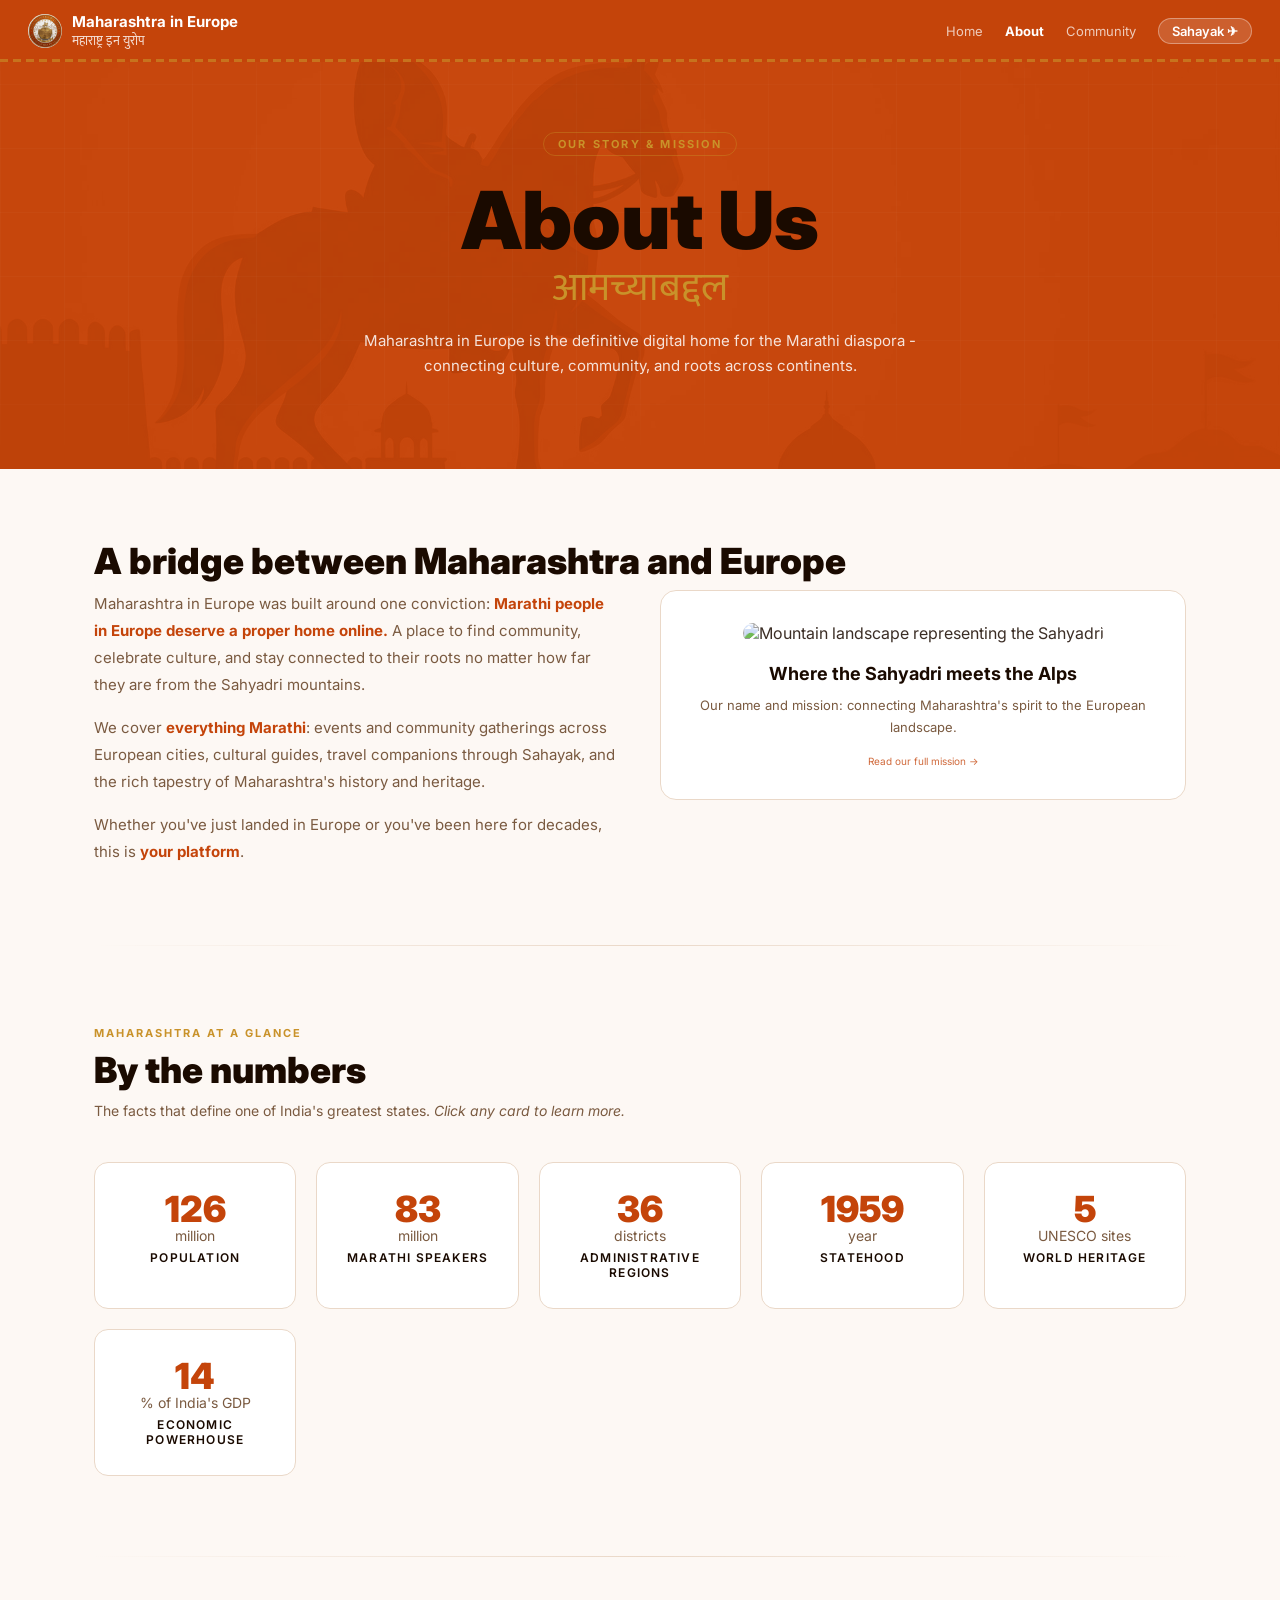
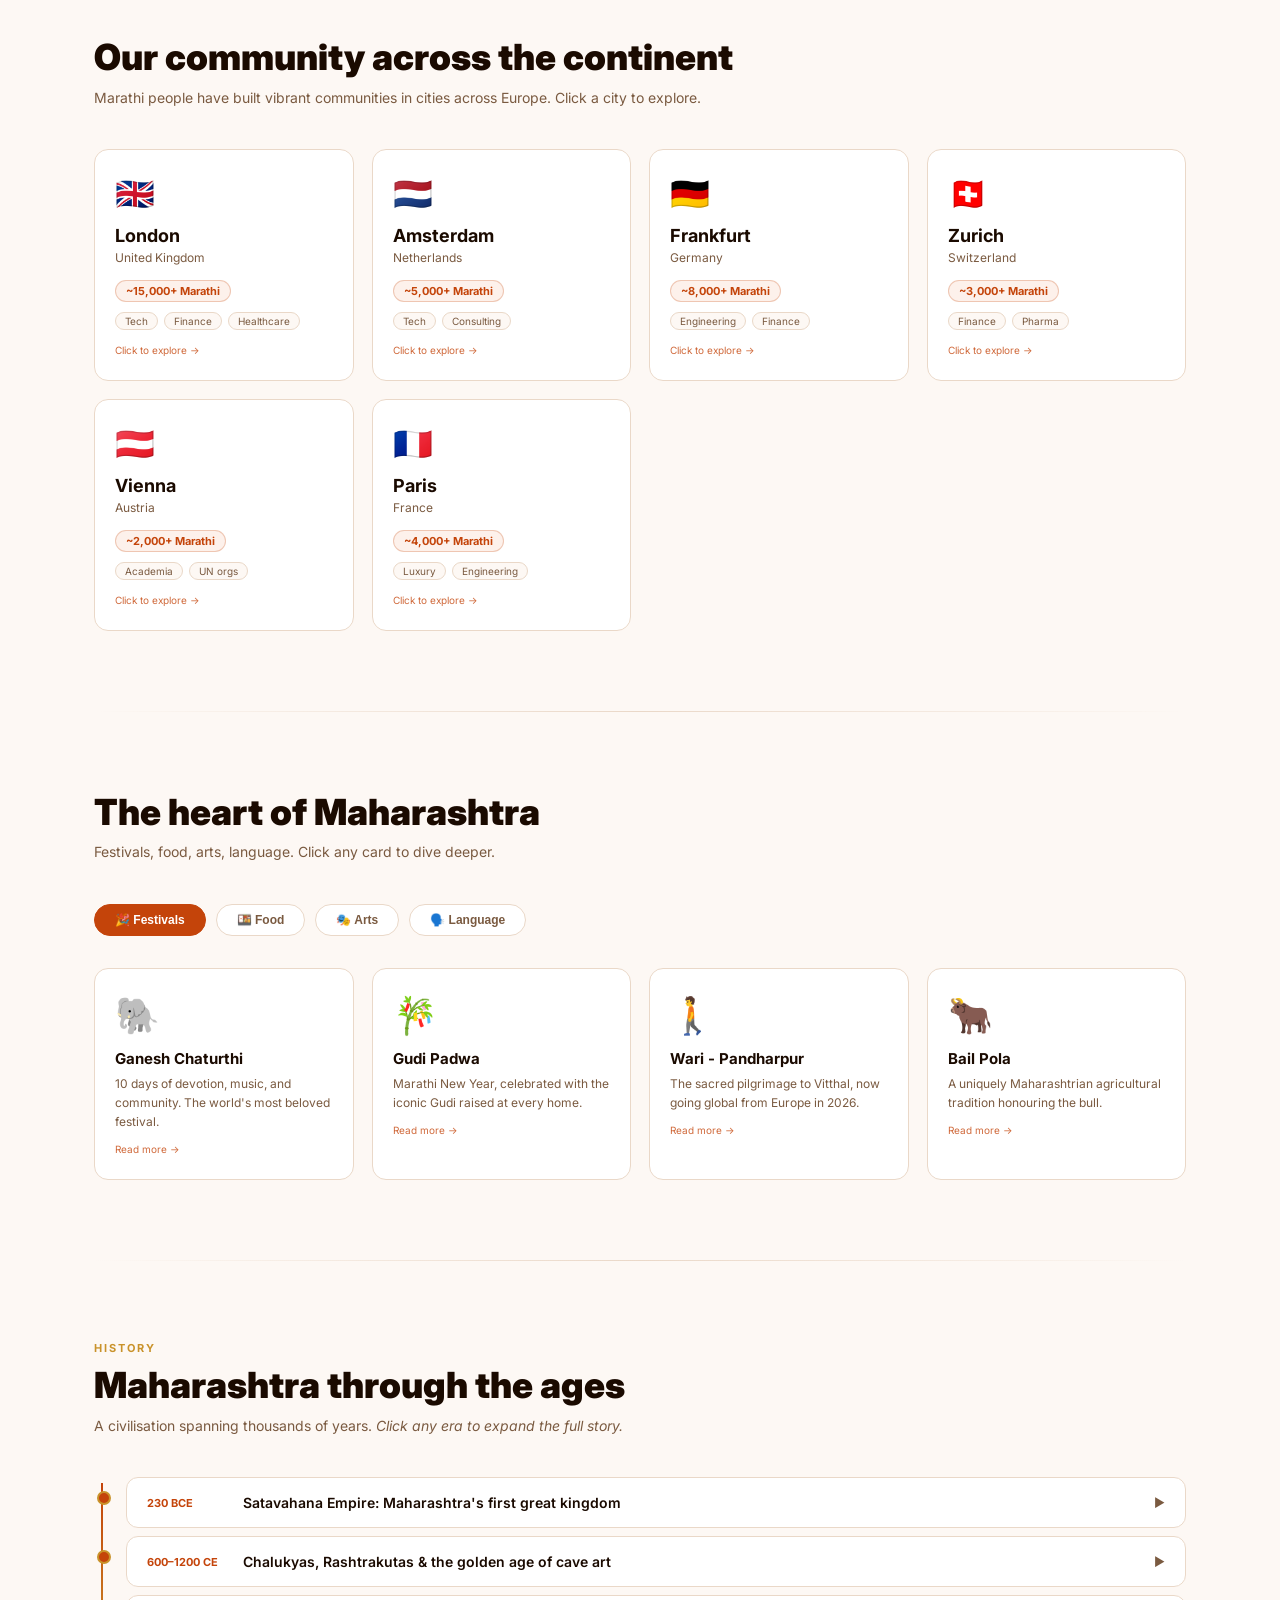
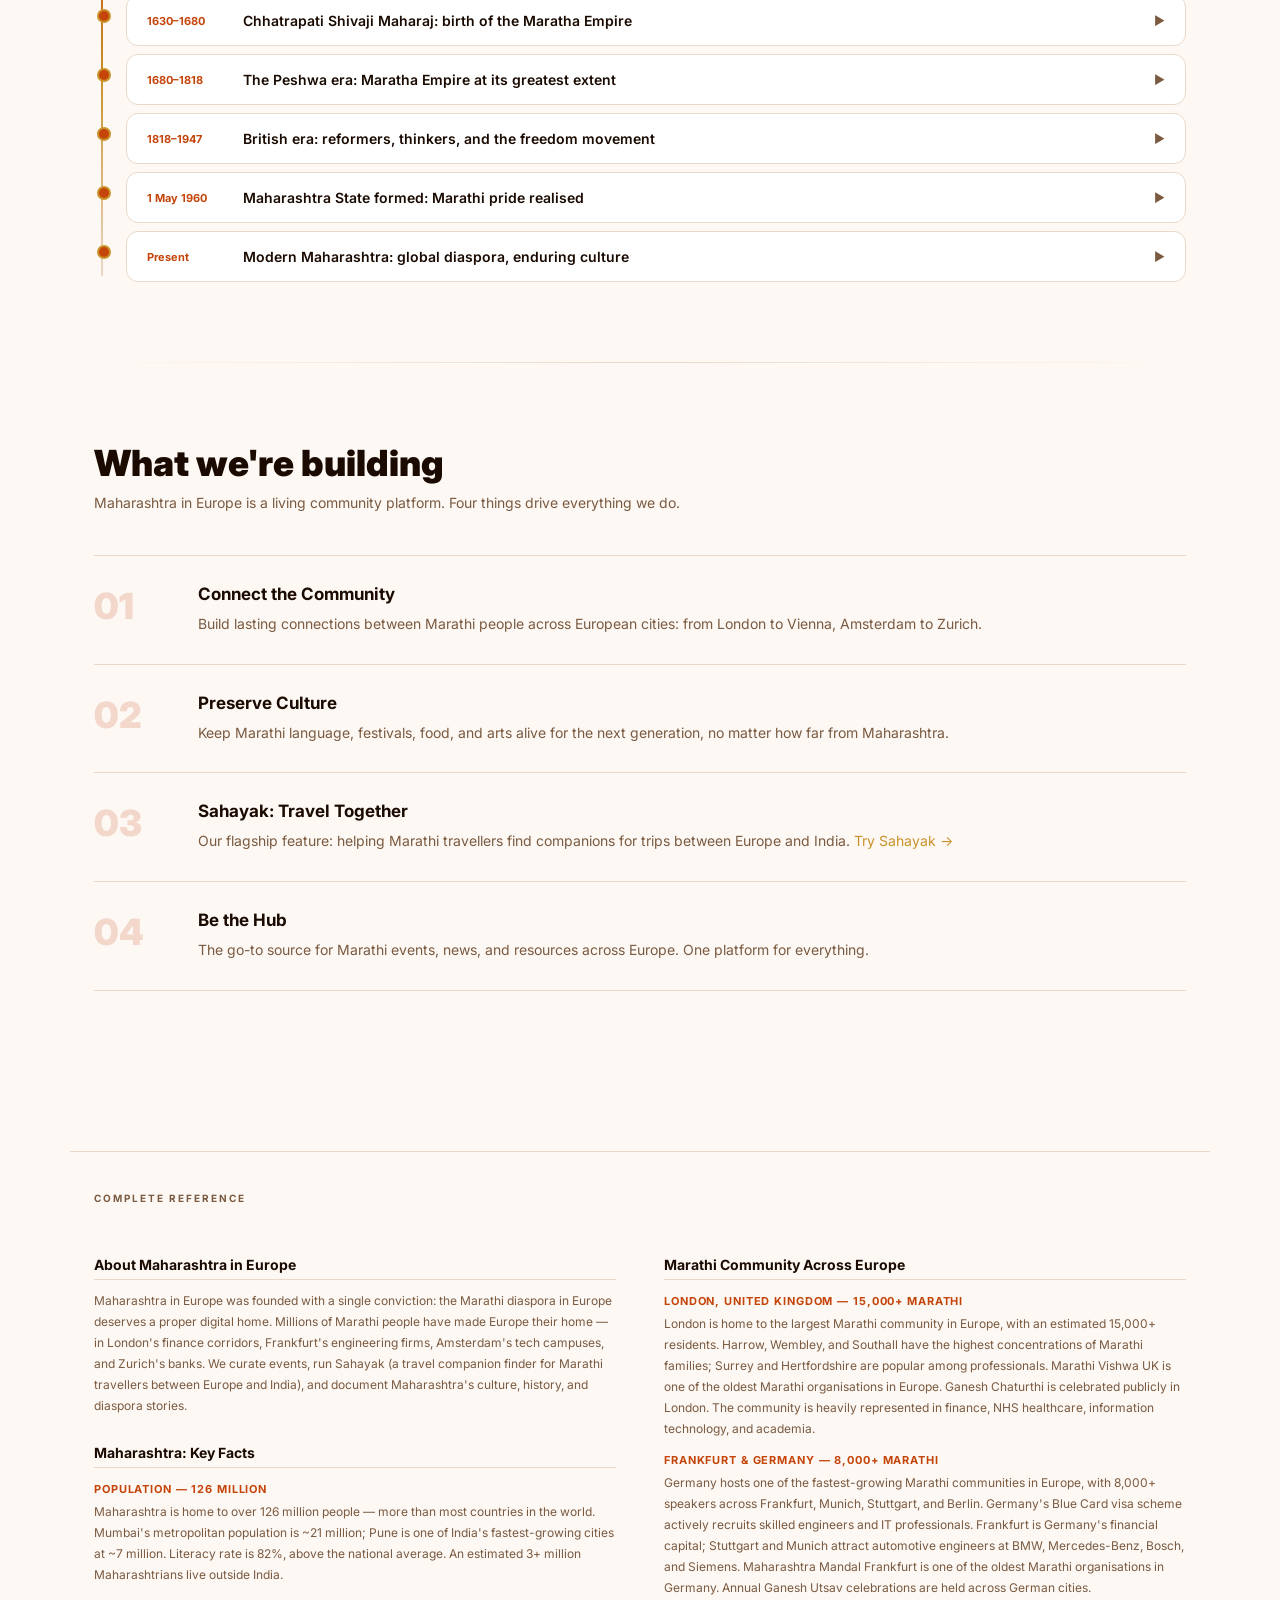
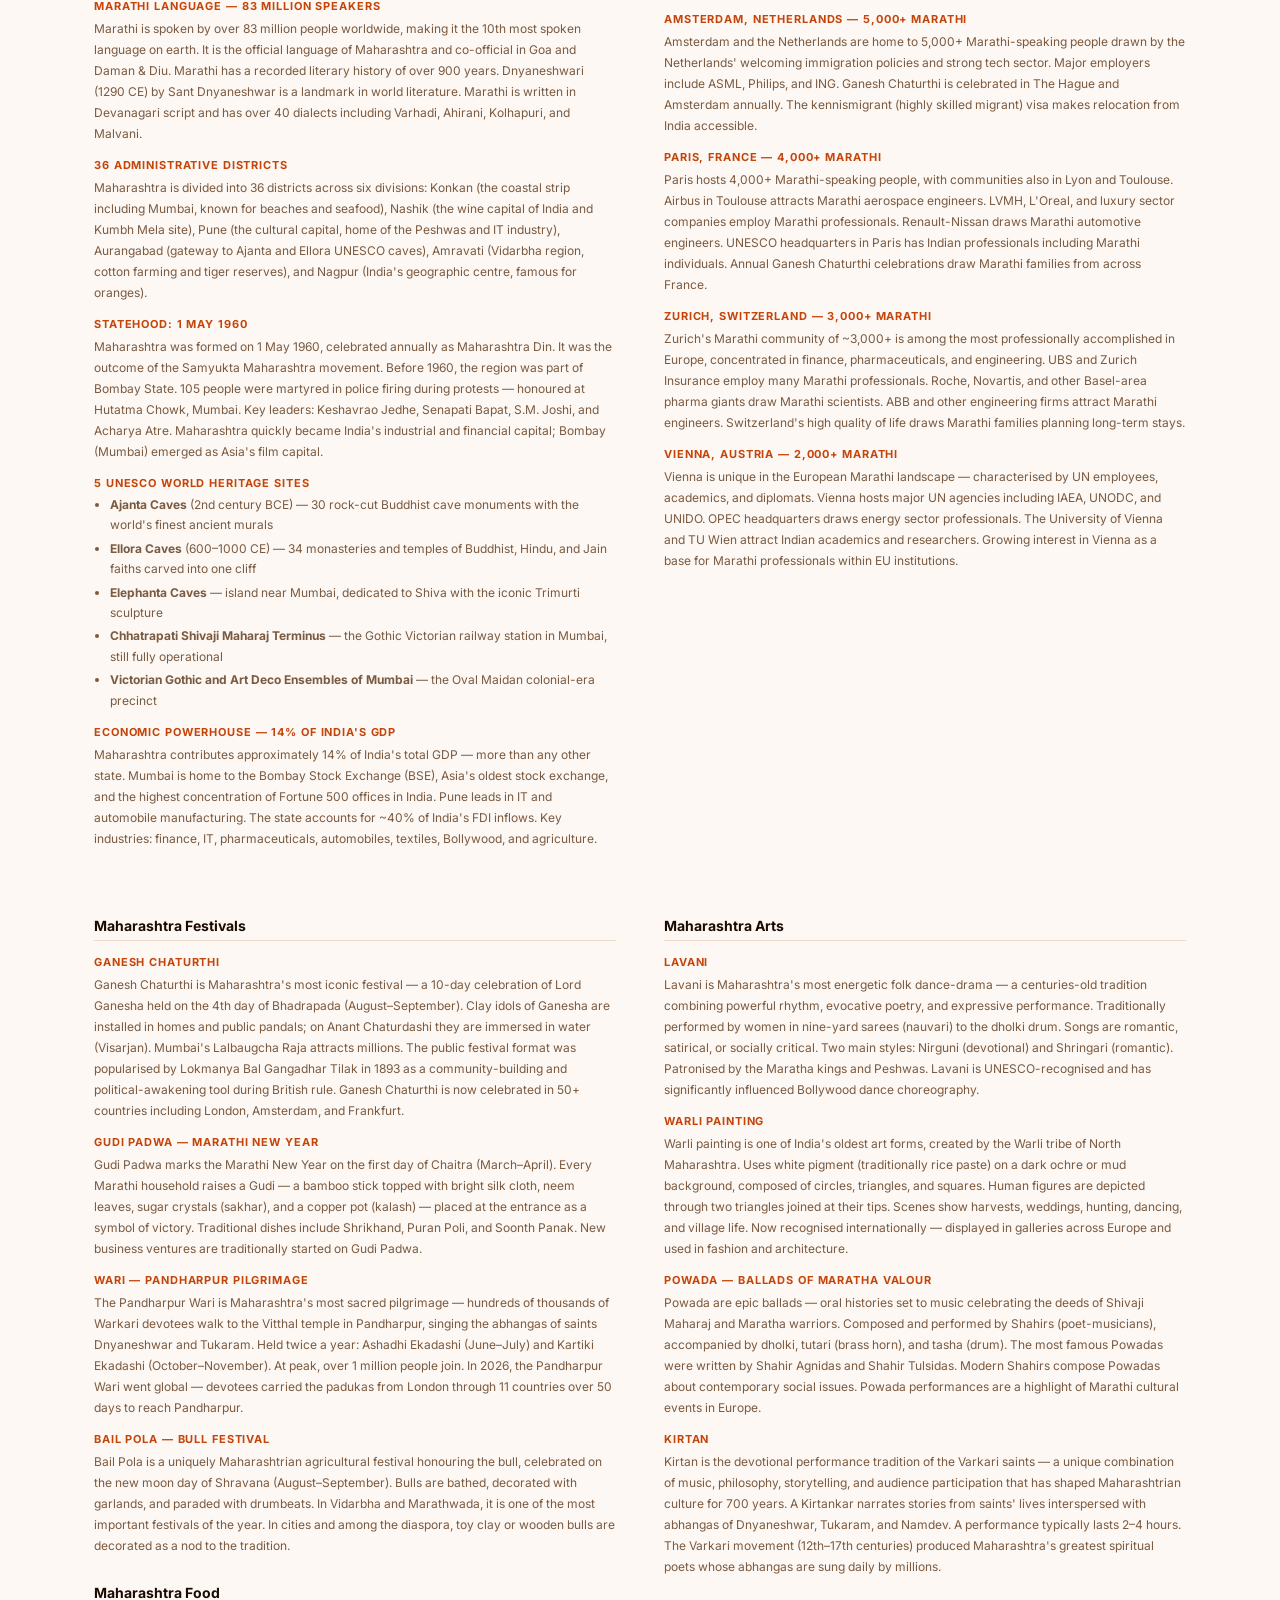
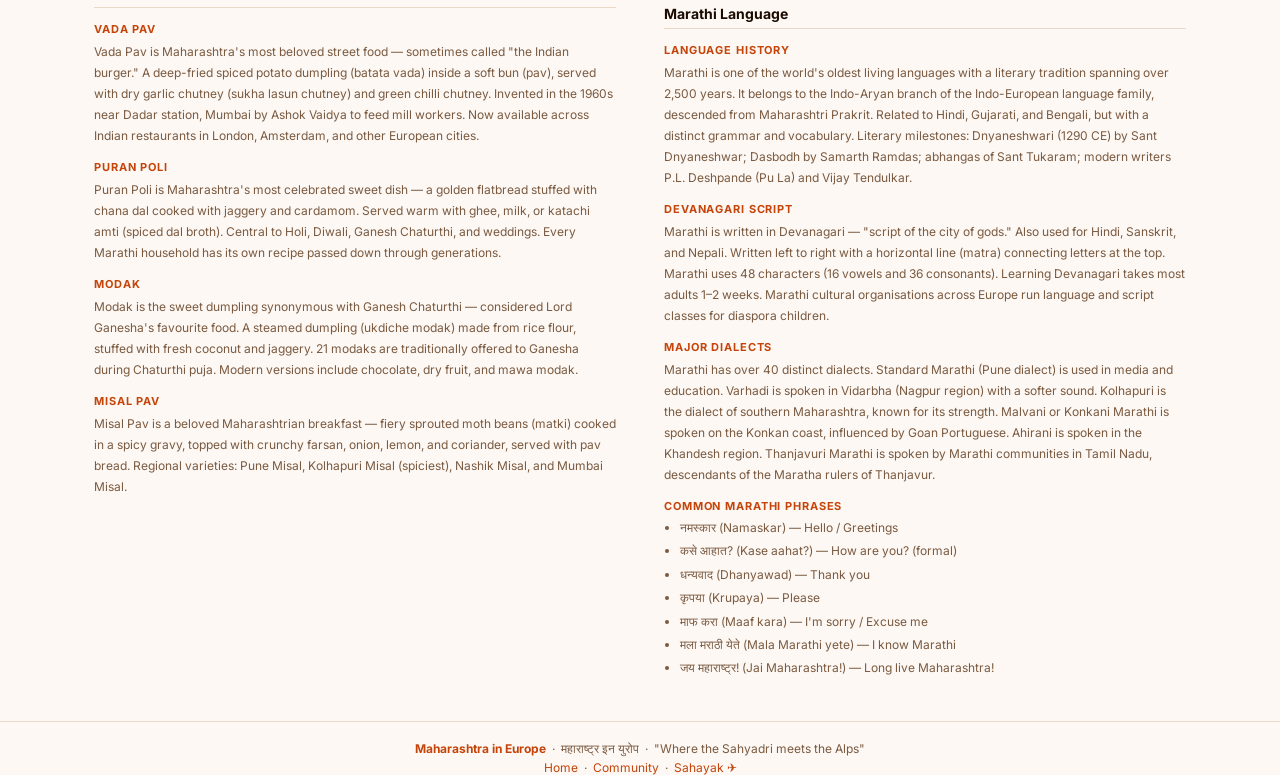
==== commit d6a58d10: "sahayak update card" ====
--- a/about/index.html
+++ b/about/index.html
@@ -17,7 +17,7 @@
   <link rel="apple-touch-icon" href="/assets/apple-touch-icon.png">
   <link rel="preconnect" href="https://fonts.googleapis.com">
   <link rel="preconnect" href="https://fonts.gstatic.com" crossorigin>
-  <link href="https://fonts.googleapis.com/css2?family=Montserrat:wght@400;600;700;900&family=Yatra+One&display=swap" rel="stylesheet">
+  <link href="https://fonts.googleapis.com/css2?family=Inter:wght@300;400;500;600;700;800&family=Mukta:wght@300;400;500;600;700;800&display=swap" rel="stylesheet">
 
   <script type="application/ld+json">
   [
@@ -124,7 +124,7 @@
 
     body, html {
       min-height: 100%;
-      font-family: 'Montserrat', sans-serif;
+      font-family: 'Inter', sans-serif;
       color: var(--text);
       background: var(--off-white);
     }
@@ -153,7 +153,7 @@
     }
     .navbar-logo { width: 34px; height: 34px; object-fit: contain; border-radius: 50%; flex-shrink: 0; }
     .navbar-brand-text { display: block; }
-    .navbar-brand-sub { display: block; font-family: 'Yatra One', cursive; font-size: 13px; font-weight: 400; opacity: 0.82; margin-top: 1px; }
+    .navbar-brand-sub { display: block; font-family: 'Mukta', sans-serif; font-size: 13px; font-weight: 400; opacity: 0.82; margin-top: 1px; }
     .navbar-links { display: flex; gap: 22px; align-items: center; }
     .navbar-links a { color: rgba(255,255,255,0.72); font-size: 13px; font-weight: 400; text-decoration: none; transition: color .25s; }
     .navbar-links a:hover { color: #fff; }
@@ -219,7 +219,7 @@
       opacity: 0; transform: translateY(20px);
       animation: fadeUp .7s .25s forwards;
     }
-    .hero-title .dev { display: block; font-family: 'Yatra One', cursive; font-weight: 400; font-size: 0.5em; color: var(--gold); margin-top: 8px; }
+    .hero-title .dev { display: block; font-family: 'Mukta', sans-serif; font-weight: 400; font-size: 0.5em; color: var(--gold); margin-top: 8px; }
     .hero-sub {
       max-width: 560px; margin: 20px auto 0;
       font-size: 15px; line-height: 1.7; color: rgba(255,255,255,0.85);
